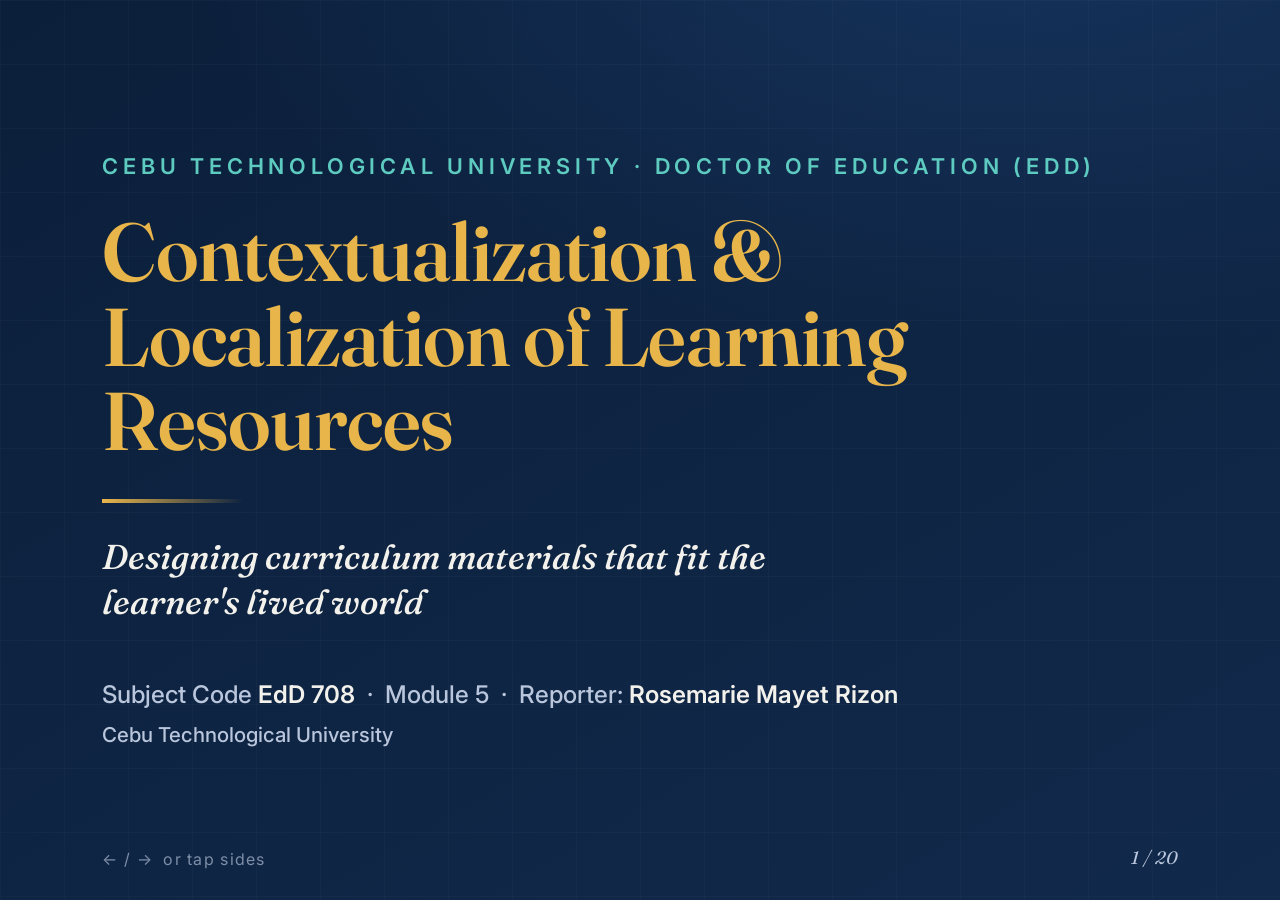
==== aunt/edd-reports/lesson1-learning-resources/index.html @ 15852a35 "Initial commit: combined family-hub (aunt EdD reports + source material)" ====
<!doctype html>
<html lang="en">
<head>
<meta charset="utf-8">
<meta name="viewport" content="width=device-width, initial-scale=1">
<title>EdD 708 — Contextualization and Localization of Learning Resources</title>
<link rel="stylesheet" href="../slides.css">
</head>
<body>
<div class="deck">

  <!-- 1 — TITLE -->
  <section class="slide title active">
    <div class="program">Cebu Technological University &middot; Doctor of Education (EdD)</div>
    <h1>Contextualization &amp; Localization of Learning Resources</h1>
    <div class="rule"></div>
    <div class="sub">Designing curriculum materials that fit the learner's lived world</div>
    <div class="by">Subject Code <b>EdD 708</b> &nbsp;&middot;&nbsp; Module 5 &nbsp;&middot;&nbsp; Reporter: <b>Rosemarie Mayet Rizon</b></div>
    <div class="by" style="margin-top:1.5vh;font-size:1.6vw">Cebu Technological University</div>
  </section>

  <!-- 2 — ROADMAP -->
  <section class="slide">
    <div class="kolophon"><span>EdD 708 &middot; Module 5</span><span class="right">Learning Resources Management</span></div>
    <h2 class="head"><span class="small">What we will examine</span>Four pillars of learner-centered materials</h2>
    <figure class="diagram">
      <svg viewBox="0 0 1000 230" role="img" aria-label="Four pillars">
        <g>
          <rect class="dg-box-gold" x="20"  y="30" width="225" height="150" rx="6"/>
          <rect class="dg-box-teal" x="278" y="30" width="225" height="150" rx="6"/>
          <rect class="dg-box-gold" x="536" y="30" width="225" height="150" rx="6"/>
          <rect class="dg-box-teal" x="794" y="30" width="186" height="150" rx="6"/>
          <text class="dg-gold" x="132" y="78" text-anchor="middle" font-size="26" font-weight="700" font-family="Fraunces,serif">1</text>
          <text class="dg-teal" x="390" y="78" text-anchor="middle" font-size="26" font-weight="700" font-family="Fraunces,serif">2</text>
          <text class="dg-gold" x="648" y="78" text-anchor="middle" font-size="26" font-weight="700" font-family="Fraunces,serif">3</text>
          <text class="dg-teal" x="887" y="78" text-anchor="middle" font-size="26" font-weight="700" font-family="Fraunces,serif">4</text>
          <text class="dg-label" x="132" y="120" text-anchor="middle" font-size="20">Contextualization</text>
          <text class="dg-sub"   x="132" y="148" text-anchor="middle" font-size="16">the principle</text>
          <text class="dg-label" x="390" y="120" text-anchor="middle" font-size="20">Localization</text>
          <text class="dg-sub"   x="390" y="148" text-anchor="middle" font-size="16">the practice</text>
          <text class="dg-label" x="648" y="113" text-anchor="middle" font-size="20">Indigenous &amp;</text>
          <text class="dg-label" x="648" y="138" text-anchor="middle" font-size="20">community knowledge</text>
          <text class="dg-label" x="887" y="113" text-anchor="middle" font-size="20">Cultural</text>
          <text class="dg-label" x="887" y="138" text-anchor="middle" font-size="20">responsiveness</text>
        </g>
      </svg>
      <figcaption>From a guiding principle, to classroom practice, to whose knowledge counts, to how we honor it.</figcaption>
    </figure>
  </section>

  <!-- 3 — SECTION 1 -->
  <section class="slide section">
    <div class="kolophon"><span>EdD 708 &middot; Module 5</span><span class="right">Part 1 of 4</span></div>
    <div class="num">01</div>
    <div class="kicker">The Principle</div>
    <h2>Contextualization</h2>
  </section>

  <!-- 4 — DEFINITION (PhD term + plain gloss) -->
  <section class="slide">
    <div class="kolophon"><span>EdD 708 &middot; Module 5</span><span class="right">Contextualization</span></div>
    <h2 class="head"><span class="small">Defining the construct</span>What scholars mean &mdash; in plain words</h2>
    <div class="define">
      <div class="term"><span class="word">Contextualization</span><span class="gloss">The deliberate process of <b>embedding curriculum competencies inside the learner's familiar setting</b> &mdash; home, livelihood, community, and culture &mdash; without altering the intended standard.<br><span style="color:var(--muted);font-style:italic;font-size:.9em">In plain terms: teach the same lesson, but use examples from their real life.</span></span></div>
    </div>
  </section>

  <!-- 5 — DIAGRAM: the contextualization bridge -->
  <section class="slide">
    <div class="kolophon"><span>EdD 708 &middot; Module 5</span><span class="right">Contextualization</span></div>
    <h2 class="head">How abstract content reaches the learner</h2>
    <figure class="diagram">
      <svg viewBox="0 0 1000 250" role="img" aria-label="Contextualization bridge">
        <rect class="dg-box" x="30" y="80" width="230" height="100" rx="6"/>
        <text class="dg-label" x="145" y="120" text-anchor="middle" font-size="22">Abstract</text>
        <text class="dg-label" x="145" y="148" text-anchor="middle" font-size="22">competency</text>
        <text class="dg-sub" x="145" y="172" text-anchor="middle" font-size="15">(e.g. fractions)</text>

        <rect class="dg-box-gold" x="385" y="70" width="230" height="120" rx="6"/>
        <text class="dg-gold" x="500" y="115" text-anchor="middle" font-size="22" font-weight="700">Local example</text>
        <text class="dg-sub" x="500" y="145" text-anchor="middle" font-size="16">sharing one bibingka,</text>
        <text class="dg-sub" x="500" y="167" text-anchor="middle" font-size="16">dividing the day's catch</text>

        <rect class="dg-box-teal" x="740" y="80" width="230" height="100" rx="6"/>
        <text class="dg-teal" x="855" y="120" text-anchor="middle" font-size="22" font-weight="700">Understanding</text>
        <text class="dg-sub" x="855" y="148" text-anchor="middle" font-size="15">"now it makes sense"</text>

        <path class="dg-arrow" d="M262 130 H378"/>
        <polygon class="dg-arrow-head" points="378,130 366,123 366,137"/>
        <path class="dg-arrow" d="M617 130 H733"/>
        <polygon class="dg-arrow-head" points="733,130 721,123 721,137"/>
      </svg>
      <figcaption>The local example is the bridge &mdash; the learning target never changes, only the vehicle.</figcaption>
    </figure>
  </section>

  <!-- 6 — PRINCIPLES -->
  <section class="slide">
    <div class="kolophon"><span>EdD 708 &middot; Module 5</span><span class="right">Contextualization</span></div>
    <h2 class="head">Guiding principles</h2>
    <ul class="points">
      <li><b>Begin from prior knowledge</b><span class="plain">Connect new ideas to what learners already understand (constructivist learning).</span></li>
      <li><b>Use authentic, situated examples</b><span class="plain">Draw from real local livelihoods and problems, not generic textbook scenes.</span></li>
      <li><b>Preserve curricular fidelity</b><span class="plain">Change the context, never the competency or standard being taught.</span></li>
    </ul>
  </section>

  <!-- 7 — WHY IT MATTERS -->
  <section class="slide">
    <div class="kolophon"><span>EdD 708 &middot; Module 5</span><span class="right">Contextualization</span></div>
    <h2 class="head">Why it matters</h2>
    <div class="card"><span class="tag">Evidence-based rationale</span>When content is relevant to a learner's lived experience, <b>engagement, retention, and transfer</b> all rise. Meaning is not added decoration &mdash; it is what makes knowledge usable beyond the classroom.</div>
  </section>

  <!-- 8 — SECTION 2 -->
  <section class="slide section">
    <div class="kolophon"><span>EdD 708 &middot; Module 5</span><span class="right">Part 2 of 4</span></div>
    <div class="num">02</div>
    <div class="kicker">The Practice</div>
    <h2>Localization</h2>
  </section>

  <!-- 9 — CONTEXT vs LOCAL -->
  <section class="slide">
    <div class="kolophon"><span>EdD 708 &middot; Module 5</span><span class="right">Localization</span></div>
    <h2 class="head"><span class="small">A crucial distinction</span>Principle vs. practice</h2>
    <div class="split">
      <div class="col-text">
        <div class="define">
          <div class="term"><span class="word">Localization</span><span class="gloss">Adapting materials using the <b>specific people, places, language, and resources</b> of the learner's own locality.</span></div>
        </div>
      </div>
      <figure>
        <svg viewBox="0 0 460 260" role="img" aria-label="Principle to practice">
          <rect class="dg-box-gold" x="40" y="30" width="380" height="80" rx="6"/>
          <text class="dg-gold" x="230" y="65" text-anchor="middle" font-size="22" font-weight="700">Contextualization</text>
          <text class="dg-sub" x="230" y="92" text-anchor="middle" font-size="16">the idea / the "why"</text>
          <path class="dg-arrow" d="M230 112 V148"/>
          <polygon class="dg-arrow-head" points="230,148 223,136 237,136"/>
          <rect class="dg-box-teal" x="40" y="150" width="380" height="80" rx="6"/>
          <text class="dg-teal" x="230" y="185" text-anchor="middle" font-size="22" font-weight="700">Localization</text>
          <text class="dg-sub" x="230" y="212" text-anchor="middle" font-size="16">the method / the "how"</text>
        </svg>
        <figcaption>Localization is how contextualization actually happens.</figcaption>
      </figure>
    </div>
  </section>

  <!-- 10 — STRATEGIES -->
  <section class="slide">
    <div class="kolophon"><span>EdD 708 &middot; Module 5</span><span class="right">Localization</span></div>
    <h2 class="head">Strategies that work</h2>
    <ul class="points">
      <li><b>Local language &amp; mother tongue</b><span class="plain">Translate difficult terms so meaning is never lost in translation.</span></li>
      <li><b>Community resources &amp; people</b><span class="plain">Invite local experts; use natural materials already at hand.</span></li>
      <li><b>Place-based learning</b><span class="plain">Take the lesson to the garden, market, or shoreline.</span></li>
    </ul>
  </section>

  <!-- 11 — EXAMPLE CARD -->
  <section class="slide">
    <div class="kolophon"><span>EdD 708 &middot; Module 5</span><span class="right">Localization</span></div>
    <h2 class="head">In practice</h2>
    <div class="card"><span class="tag">Classroom illustration</span>A lesson on plant biology becomes a walk through the <b>school garden or a neighbor's farm</b>. Learners observe the real organism, in their own environment &mdash; the abstract becomes concrete, and almost free to deliver.</div>
  </section>

  <!-- 12 — SECTION 3 -->
  <section class="slide section">
    <div class="kolophon"><span>EdD 708 &middot; Module 5</span><span class="right">Part 3 of 4</span></div>
    <div class="num">03</div>
    <div class="kicker">Whose Knowledge Counts</div>
    <h2>Indigenous &amp; Community-Based Materials</h2>
  </section>

  <!-- 13 — DEFINITION + SOURCES -->
  <section class="slide">
    <div class="kolophon"><span>EdD 708 &middot; Module 5</span><span class="right">Indigenous knowledge</span></div>
    <h2 class="head">Learning from local wisdom</h2>
    <div class="split wide-right">
      <div class="col-text"><div class="lead">Materials built from the <span class="hl">knowledge systems, traditions, and practices</span> of the community &mdash; knowledge passed down across generations.</div></div>
      <figure>
        <svg viewBox="0 0 520 300" role="img" aria-label="Sources of indigenous knowledge">
          <circle cx="260" cy="150" r="55" class="dg-box-gold"/>
          <text class="dg-gold" x="260" y="145" text-anchor="middle" font-size="17" font-weight="700">Community</text>
          <text class="dg-gold" x="260" y="166" text-anchor="middle" font-size="17" font-weight="700">knowledge</text>
          <g font-size="16" font-family="Inter,sans-serif">
            <rect class="dg-box-teal" x="30"  y="20"  width="180" height="56" rx="6"/><text class="dg-label" x="120" y="53" text-anchor="middle">Weaving &amp; farming</text>
            <rect class="dg-box-teal" x="310" y="20"  width="180" height="56" rx="6"/><text class="dg-label" x="400" y="53" text-anchor="middle">Folktales &amp; elders</text>
            <rect class="dg-box-teal" x="30"  y="224" width="180" height="56" rx="6"/><text class="dg-label" x="120" y="257" text-anchor="middle">Native games</text>
            <rect class="dg-box-teal" x="310" y="224" width="180" height="56" rx="6"/><text class="dg-label" x="400" y="257" text-anchor="middle">Local remedies</text>
          </g>
          <g class="dg-arrow" stroke-width="2">
            <line x1="210" y1="60"  x2="225" y2="115"/>
            <line x1="310" y1="60"  x2="295" y2="115"/>
            <line x1="210" y1="240" x2="225" y2="185"/>
            <line x1="310" y1="240" x2="295" y2="185"/>
          </g>
        </svg>
      </figure>
    </div>
  </section>

  <!-- 14 — WHY INCLUDE -->
  <section class="slide">
    <div class="kolophon"><span>EdD 708 &middot; Module 5</span><span class="right">Indigenous knowledge</span></div>
    <h2 class="head">Why include them</h2>
    <ul class="points">
      <li><b>Cultural preservation</b><span class="plain">Keeps living traditions from being lost.</span></li>
      <li><b>Identity &amp; pride</b><span class="plain">Learners see their own heritage valued in school.</span></li>
      <li><b>Epistemic justice</b><span class="plain">Honors knowledge that formal systems have long overlooked.</span></li>
    </ul>
  </section>

  <!-- 15 — SECTION 4 -->
  <section class="slide section">
    <div class="kolophon"><span>EdD 708 &middot; Module 5</span><span class="right">Part 4 of 4</span></div>
    <div class="num">04</div>
    <div class="kicker">How We Honor It</div>
    <h2>Cultural Responsiveness</h2>
  </section>

  <!-- 16 — DEFINITION -->
  <section class="slide">
    <div class="kolophon"><span>EdD 708 &middot; Module 5</span><span class="right">Cultural responsiveness</span></div>
    <h2 class="head"><span class="small">Defining the practice</span>Teaching that sees every learner</h2>
    <div class="lead">A stance in which materials and instruction <span class="hl">recognize, respect, and draw upon</span> each learner's cultural background &mdash; so that no one is made invisible by the lesson.</div>
  </section>

  <!-- 17 — THE CYCLE DIAGRAM -->
  <section class="slide">
    <div class="kolophon"><span>EdD 708 &middot; Module 5</span><span class="right">Cultural responsiveness</span></div>
    <h2 class="head">A continuous practice</h2>
    <figure class="diagram">
      <svg viewBox="0 0 1000 250" role="img" aria-label="Cultural responsiveness cycle">
        <g>
          <rect class="dg-box-teal" x="20"  y="80" width="210" height="100" rx="6"/>
          <rect class="dg-box-gold" x="283" y="80" width="210" height="100" rx="6"/>
          <rect class="dg-box-teal" x="546" y="80" width="210" height="100" rx="6"/>
          <rect class="dg-box-gold" x="809" y="80" width="171" height="100" rx="6"/>
          <text class="dg-label" x="125" y="125" text-anchor="middle" font-size="19">Know your</text>
          <text class="dg-label" x="125" y="150" text-anchor="middle" font-size="19">learners</text>
          <text class="dg-label" x="388" y="125" text-anchor="middle" font-size="19">Include</text>
          <text class="dg-label" x="388" y="150" text-anchor="middle" font-size="19">everyone</text>
          <text class="dg-label" x="651" y="125" text-anchor="middle" font-size="19">Respect all</text>
          <text class="dg-label" x="651" y="150" text-anchor="middle" font-size="19">cultures</text>
          <text class="dg-label" x="894" y="125" text-anchor="middle" font-size="19">Let them</text>
          <text class="dg-label" x="894" y="150" text-anchor="middle" font-size="19">share</text>
          <path class="dg-arrow" d="M232 130 H281"/><polygon class="dg-arrow-head" points="281,130 269,123 269,137"/>
          <path class="dg-arrow" d="M495 130 H544"/><polygon class="dg-arrow-head" points="544,130 532,123 532,137"/>
          <path class="dg-arrow" d="M758 130 H807"/><polygon class="dg-arrow-head" points="807,130 795,123 795,137"/>
        </g>
      </svg>
      <figcaption>Not a one-time checklist &mdash; an ongoing habit of teaching.</figcaption>
    </figure>
  </section>

  <!-- 18 — SYNTHESIS DIAGRAM -->
  <section class="slide">
    <div class="kolophon"><span>EdD 708 &middot; Module 5</span><span class="right">Synthesis</span></div>
    <h2 class="head">How the four pillars connect</h2>
    <figure class="diagram">
      <svg viewBox="0 0 1000 250" role="img" aria-label="Synthesis">
        <rect class="dg-box-gold" x="40" y="90" width="190" height="80" rx="6"/><text class="dg-gold" x="135" y="135" text-anchor="middle" font-size="19" font-weight="700">Contextualize</text>
        <rect class="dg-box-teal" x="300" y="90" width="190" height="80" rx="6"/><text class="dg-teal" x="395" y="135" text-anchor="middle" font-size="19" font-weight="700">Localize</text>
        <rect class="dg-box-gold" x="560" y="90" width="190" height="80" rx="6"/><text class="dg-gold" x="655" y="128" text-anchor="middle" font-size="18" font-weight="700">Use local</text><text class="dg-gold" x="655" y="150" text-anchor="middle" font-size="18" font-weight="700">knowledge</text>
        <rect class="dg-box-teal" x="820" y="90" width="160" height="80" rx="6"/><text class="dg-teal" x="900" y="128" text-anchor="middle" font-size="18" font-weight="700">Respect</text><text class="dg-teal" x="900" y="150" text-anchor="middle" font-size="18" font-weight="700">culture</text>
        <path class="dg-arrow" d="M232 130 H298"/><polygon class="dg-arrow-head" points="298,130 286,123 286,137"/>
        <path class="dg-arrow" d="M492 130 H558"/><polygon class="dg-arrow-head" points="558,130 546,123 546,137"/>
        <path class="dg-arrow" d="M752 130 H818"/><polygon class="dg-arrow-head" points="818,130 806,123 806,137"/>
      </svg>
      <figcaption>One coherent move: bring the curriculum to the learner, in their own world.</figcaption>
    </figure>
  </section>

  <!-- 19 — RECAP -->
  <section class="slide">
    <div class="kolophon"><span>EdD 708 &middot; Module 5</span><span class="right">Key takeaways</span></div>
    <h2 class="head">Key takeaways</h2>
    <div class="recap">
      <div class="item"><div class="k">Contextualize</div><div class="v">Connect every competency to real life.</div></div>
      <div class="item"><div class="k">Localize</div><div class="v">Use the people, places, and language at hand.</div></div>
      <div class="item"><div class="k">Honor local knowledge</div><div class="v">Indigenous wisdom belongs in the classroom.</div></div>
      <div class="item"><div class="k">Be culturally responsive</div><div class="v">No learner left invisible.</div></div>
    </div>
  </section>

  <!-- 20 — CLOSE -->
  <section class="slide title">
    <div class="program">EdD 708 &middot; Module 5 &middot; Learning Resources Management</div>
    <h1>Thank you</h1>
    <div class="rule"></div>
    <div class="sub">Bringing the curriculum home to every learner.</div>
    <div class="by">Reporter: <b>Rosemarie Mayet Rizon</b></div>
  </section>

  <div class="bar"></div>
  <div class="pageno"></div>
  <div class="nav">&larr; / &rarr; &nbsp;or tap sides</div>
  <div class="tap left"></div>
  <div class="tap right"></div>
</div>
<script src="../slides.js"></script>
</body>
</html>
---- aunt/edd-reports/slides.css ----
/* ============================================================
   EdD Report Decks — Academic Editorial design system
   Deep ink + warm gold, serif display, refined gridwork.
   PhD-level rigor, layman-friendly, BIG & high-contrast.
   ============================================================ */

@import url('https://fonts.googleapis.com/css2?family=Fraunces:ital,opsz,wght@0,9..144,400;0,9..144,600;0,9..144,700;1,9..144,500&family=Inter:wght@400;500;600;700&display=swap');

:root{
  --ink:#0b1f3a;
  --ink-2:#11294b;
  --ink-3:#16335c;
  --paper:#f5efe3;
  --gold:#e8b54b;
  --gold-soft:#f1cd82;
  --teal:#5ecbc0;
  --rose:#e8896b;
  --text:#f3f1ec;
  --muted:#b9c6dc;
  --line:rgba(232,181,75,0.28);
  --card:rgba(255,255,255,0.045);
  --card-line:rgba(255,255,255,0.12);
  --serif:"Fraunces",Georgia,serif;
  --sans:"Inter","Segoe UI",Arial,sans-serif;
}

*{box-sizing:border-box;margin:0;padding:0}
html,body{height:100%}
body{
  font-family:var(--sans);
  background:var(--ink);
  color:var(--text);
  overflow:hidden;
  -webkit-font-smoothing:antialiased;
}
.deck{height:100vh;width:100vw;position:relative;overflow:hidden}

/* faint engraved grid on every slide */
.slide{
  position:absolute;inset:0;
  display:none;
  flex-direction:column;
  justify-content:center;
  padding:7vh 8vw;
  background:
    radial-gradient(120% 90% at 80% -10%, var(--ink-3) 0%, transparent 55%),
    linear-gradient(150deg, var(--ink) 0%, var(--ink-2) 100%);
}
.slide::before{
  content:"";position:absolute;inset:0;pointer-events:none;
  background-image:
    linear-gradient(rgba(255,255,255,0.025) 1px, transparent 1px),
    linear-gradient(90deg, rgba(255,255,255,0.025) 1px, transparent 1px);
  background-size:64px 64px;
  mask-image:radial-gradient(120% 120% at 50% 40%, #000 55%, transparent 100%);
}
.slide.active{display:flex;animation:fade .45s cubic-bezier(.2,.7,.2,1)}
@keyframes fade{from{opacity:0;transform:translateY(14px)}to{opacity:1;transform:none}}
.slide > *{position:relative;z-index:1}

/* running header: subject code + module */
.kolophon{
  position:absolute;top:4.5vh;left:8vw;right:8vw;z-index:2;
  display:flex;justify-content:space-between;align-items:center;
  font-family:var(--sans);font-size:1.5vw;font-weight:600;
  letter-spacing:.18em;text-transform:uppercase;color:var(--gold);
}
.kolophon .right{color:var(--muted);font-weight:500;letter-spacing:.12em}
.kolophon::after{content:"";position:absolute;left:0;right:0;bottom:-1.4vh;height:1px;background:var(--line)}

/* ---------- Title slide ---------- */
.slide.title{justify-content:center}
.slide.title .program{font-family:var(--sans);font-size:1.7vw;font-weight:600;letter-spacing:.22em;text-transform:uppercase;color:var(--teal);margin-bottom:3.5vh}
.slide.title h1{font-family:var(--serif);font-weight:600;font-size:6.4vw;line-height:1.03;color:var(--gold);letter-spacing:-0.01em;max-width:88%}
.slide.title .rule{width:11vw;height:4px;background:linear-gradient(90deg,var(--gold),transparent);margin:4vh 0 3.5vh}
.slide.title .sub{font-family:var(--serif);font-style:italic;font-weight:500;font-size:2.7vw;color:var(--text);max-width:74%;line-height:1.3}
.slide.title .by{margin-top:6vh;font-size:1.9vw;color:var(--muted);font-weight:500}
.slide.title .by b{color:var(--text);font-weight:600}

/* ---------- Section divider ---------- */
.slide.section{justify-content:center}
.slide.section .num{font-family:var(--serif);font-size:9vw;font-weight:700;color:rgba(232,181,75,0.16);line-height:.8;margin-bottom:1vh}
.slide.section .kicker{font-family:var(--sans);font-size:1.7vw;font-weight:600;letter-spacing:.2em;text-transform:uppercase;color:var(--teal);margin-bottom:2vh}
.slide.section h2{font-family:var(--serif);font-weight:600;font-size:5.6vw;color:var(--gold);line-height:1.05;max-width:84%}

/* ---------- Content slide ---------- */
.slide h2.head{font-family:var(--serif);font-weight:600;font-size:4.4vw;color:var(--gold);line-height:1.06;margin-bottom:4.5vh;letter-spacing:-0.01em}
.slide h2.head .small{display:block;font-family:var(--sans);font-size:1.5vw;font-weight:600;letter-spacing:.16em;text-transform:uppercase;color:var(--teal);margin-bottom:1.4vh}

.lead{font-family:var(--serif);font-size:3vw;line-height:1.28;color:var(--text);max-width:90%}
.lead .hl{color:var(--gold)}

/* term + plain-language pairing — the PhD/layman device */
.define{display:flex;flex-direction:column;gap:2.4vh}
.term{display:flex;gap:1.6vw;align-items:baseline}
.term .word{font-family:var(--serif);font-weight:700;font-size:2.5vw;color:var(--gold);white-space:nowrap}
.term .gloss{font-size:2.05vw;line-height:1.32;color:var(--text)}
.term .gloss b{color:var(--teal);font-weight:600}

ul.points{list-style:none;display:flex;flex-direction:column;gap:2.7vh;max-width:92%}
ul.points li{font-size:2.25vw;line-height:1.32;padding-left:1.5em;position:relative;color:var(--text)}
ul.points li::before{content:"";position:absolute;left:0;top:.55em;width:.7em;height:.7em;border:2px solid var(--teal);transform:rotate(45deg)}
ul.points li b{color:var(--gold);font-weight:600}
ul.points li .plain{display:block;font-size:.82em;color:var(--muted);margin-top:.5vh;font-style:italic}

/* callout card / example */
.card{
  background:var(--card);border:1px solid var(--card-line);border-radius:6px;
  padding:3.4vh 3vw;font-size:2.2vw;line-height:1.36;
  border-left:6px solid var(--gold);max-width:88%;
}
.card .tag{display:block;font-family:var(--sans);font-size:1.3vw;font-weight:700;letter-spacing:.16em;text-transform:uppercase;color:var(--teal);margin-bottom:1.4vh}
.card b{color:var(--gold)}

/* two-column layout: text + diagram */
.split{display:grid;grid-template-columns:1fr 1fr;gap:4vw;align-items:center}
.split.wide-right{grid-template-columns:0.85fr 1.15fr}
.split .col-text .lead{font-size:2.5vw;max-width:100%}
.split figure{margin:0}
.split figcaption{margin-top:2vh;font-size:1.5vw;color:var(--muted);font-style:italic;text-align:center}

/* generic figure caption under full-width diagrams */
figure.diagram{margin:2vh 0 0}
figure.diagram svg{width:100%;height:auto;display:block}
figure.diagram figcaption{margin-top:2.2vh;font-size:1.6vw;color:var(--muted);font-style:italic;text-align:center}

/* key-takeaways grid */
.recap{display:grid;grid-template-columns:1fr 1fr;gap:2.6vh 3vw;max-width:94%}
.recap .item{border-left:4px solid var(--teal);padding-left:1.4vw}
.recap .item .k{font-family:var(--serif);font-weight:700;font-size:2.05vw;color:var(--gold);margin-bottom:.6vh}
.recap .item .v{font-size:1.7vw;line-height:1.3;color:var(--muted)}

/* SVG diagram shared tokens (used inline) */
.dg-box{fill:var(--card);stroke:var(--card-line);stroke-width:1.5}
.dg-box-gold{fill:rgba(232,181,75,0.12);stroke:var(--gold);stroke-width:2}
.dg-box-teal{fill:rgba(94,203,192,0.12);stroke:var(--teal);stroke-width:2}
.dg-label{fill:var(--text);font-family:"Inter",sans-serif;font-weight:600}
.dg-sub{fill:var(--muted);font-family:"Inter",sans-serif;font-weight:400}
.dg-gold{fill:var(--gold)}
.dg-teal{fill:var(--teal)}
.dg-arrow{stroke:var(--gold);stroke-width:2.5;fill:none}
.dg-arrow-head{fill:var(--gold)}

/* progress + chrome */
.bar{position:absolute;bottom:0;left:0;height:5px;background:linear-gradient(90deg,var(--gold),var(--gold-soft));transition:width .35s;z-index:3}
.pageno{position:absolute;bottom:3.4vh;right:8vw;font-size:1.4vw;color:var(--muted);font-family:var(--serif);font-style:italic;z-index:2}
.nav{position:absolute;bottom:3.4vh;left:8vw;font-size:1.25vw;color:var(--muted);opacity:.65;z-index:2;letter-spacing:.08em}
.tap{position:absolute;top:0;width:28%;height:100%;cursor:pointer;z-index:5}
.tap.left{left:0}.tap.right{right:0}

/* ===================== PHONE / PORTRAIT ===================== */
@media (max-width: 860px), (orientation: portrait){
  .slide{padding:11vh 7vw 9vh}
  .kolophon{top:4vh;font-size:3vw}
  .slide.title .program{font-size:3.4vw}
  .slide.title h1{font-size:10.5vw;max-width:100%}
  .slide.title .sub{font-size:5vw;max-width:96%}
  .slide.title .by{font-size:3.8vw}
  .slide.title .rule{width:24vw}
  .slide.section .num{font-size:20vw}
  .slide.section .kicker{font-size:3.6vw}
  .slide.section h2{font-size:10vw;max-width:100%}
  .slide h2.head{font-size:8vw}
  .slide h2.head .small{font-size:3.2vw}
  .lead{font-size:6vw;max-width:100%}
  .define{gap:3vh}
  .term{flex-direction:column;gap:.6vh}
  .term .word{font-size:6vw}
  .term .gloss{font-size:4.7vw}
  ul.points{max-width:100%;gap:2.6vh}
  ul.points li{font-size:5.4vw}
  ul.points li::before{top:.45em}
  .card{font-size:5vw;max-width:100%;padding:3vh 5vw}
  .card .tag{font-size:3vw}
  /* stack split layouts on phones */
  .split, .split.wide-right{grid-template-columns:1fr;gap:3.5vh}
  .split .col-text .lead{font-size:6vw}
  .split figcaption, figure.diagram figcaption{font-size:3.4vw}
  .recap{grid-template-columns:1fr;gap:2.2vh}
  .recap .item .k{font-size:5vw}
  .recap .item .v{font-size:4vw}
  .pageno{font-size:3vw;bottom:3vh}
  .nav{font-size:2.8vw;bottom:3vh}
}
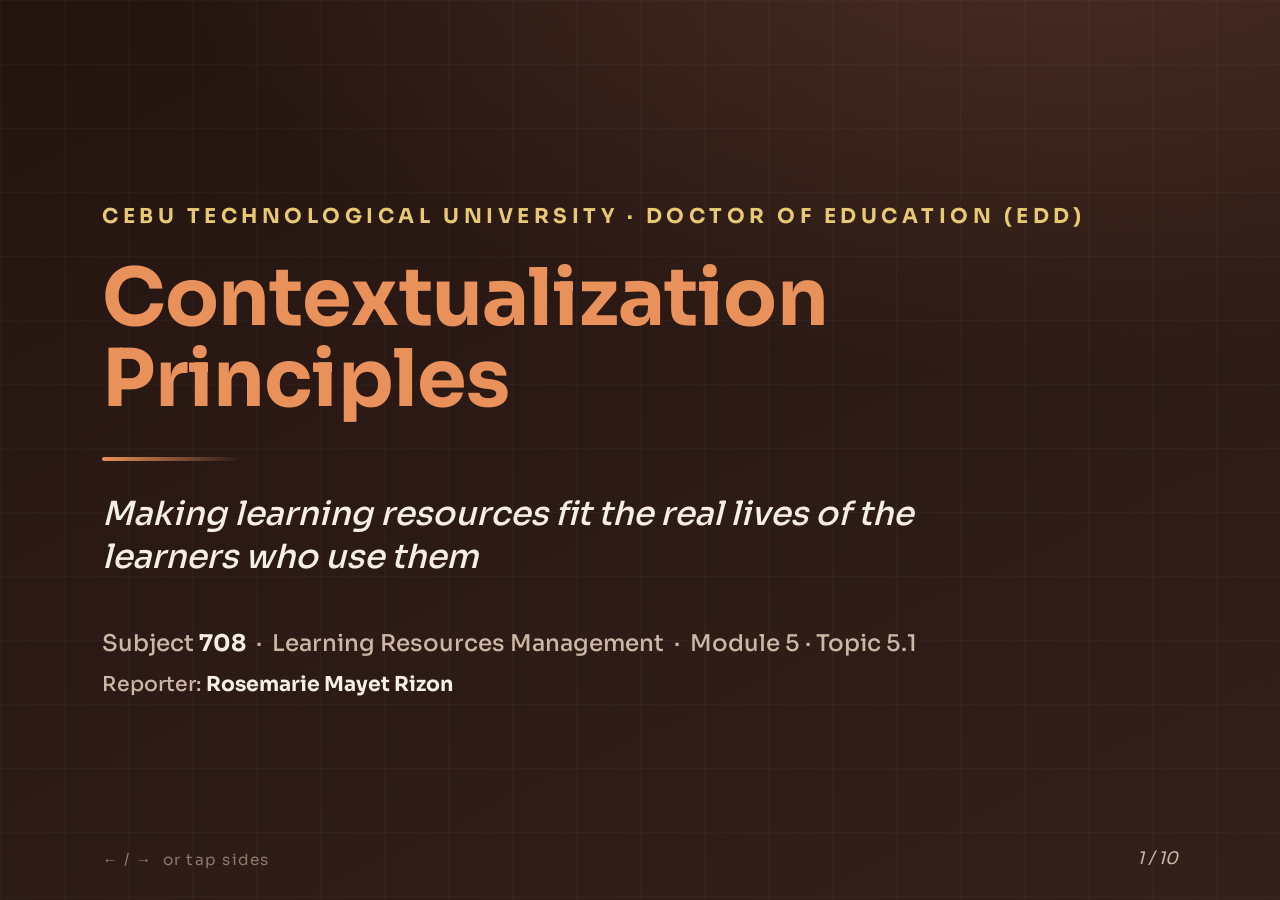
==== commit 3f758a99: "Revise aunt's EdD decks: narrow each to assigned subtopic + 4 distinct modern themes - L1 -> only 5." ====
--- a/aunt/edd-reports/lesson1-learning-resources/index.html
+++ b/aunt/edd-reports/lesson1-learning-resources/index.html
@@ -3,293 +3,139 @@
 <head>
 <meta charset="utf-8">
 <meta name="viewport" content="width=device-width, initial-scale=1">
-<title>EdD 708 — Contextualization and Localization of Learning Resources</title>
+<title>708 — 5.1 Contextualization Principles</title>
 <link rel="stylesheet" href="../slides.css">
 </head>
-<body>
+<body data-theme="resources">
 <div class="deck">
 
   <!-- 1 — TITLE -->
   <section class="slide title active">
     <div class="program">Cebu Technological University &middot; Doctor of Education (EdD)</div>
-    <h1>Contextualization &amp; Localization of Learning Resources</h1>
+    <h1>Contextualization Principles</h1>
     <div class="rule"></div>
-    <div class="sub">Designing curriculum materials that fit the learner's lived world</div>
-    <div class="by">Subject Code <b>EdD 708</b> &nbsp;&middot;&nbsp; Module 5 &nbsp;&middot;&nbsp; Reporter: <b>Rosemarie Mayet Rizon</b></div>
-    <div class="by" style="margin-top:1.5vh;font-size:1.6vw">Cebu Technological University</div>
+    <div class="sub">Making learning resources fit the real lives of the learners who use them</div>
+    <div class="by">Subject <b>708</b> &nbsp;&middot;&nbsp; Learning Resources Management &nbsp;&middot;&nbsp; Module 5 &middot; Topic 5.1</div>
+    <div class="by" style="margin-top:1.5vh;font-size:1.6vw">Reporter: <b>Rosemarie Mayet Rizon</b></div>
   </section>
 
-  <!-- 2 — ROADMAP -->
+  <!-- 2 — WHERE 5.1 SITS -->
   <section class="slide">
-    <div class="kolophon"><span>EdD 708 &middot; Module 5</span><span class="right">Learning Resources Management</span></div>
-    <h2 class="head"><span class="small">What we will examine</span>Four pillars of learner-centered materials</h2>
+    <div class="kolophon"><span>708 &middot; Module 5</span><span class="right">Topic 5.1</span></div>
+    <h2 class="head"><span class="small">Orientation</span>Where my topic sits</h2>
     <figure class="diagram">
-      <svg viewBox="0 0 1000 230" role="img" aria-label="Four pillars">
-        <g>
-          <rect class="dg-box-gold" x="20"  y="30" width="225" height="150" rx="6"/>
-          <rect class="dg-box-teal" x="278" y="30" width="225" height="150" rx="6"/>
-          <rect class="dg-box-gold" x="536" y="30" width="225" height="150" rx="6"/>
-          <rect class="dg-box-teal" x="794" y="30" width="186" height="150" rx="6"/>
-          <text class="dg-gold" x="132" y="78" text-anchor="middle" font-size="26" font-weight="700" font-family="Fraunces,serif">1</text>
-          <text class="dg-teal" x="390" y="78" text-anchor="middle" font-size="26" font-weight="700" font-family="Fraunces,serif">2</text>
-          <text class="dg-gold" x="648" y="78" text-anchor="middle" font-size="26" font-weight="700" font-family="Fraunces,serif">3</text>
-          <text class="dg-teal" x="887" y="78" text-anchor="middle" font-size="26" font-weight="700" font-family="Fraunces,serif">4</text>
-          <text class="dg-label" x="132" y="120" text-anchor="middle" font-size="20">Contextualization</text>
-          <text class="dg-sub"   x="132" y="148" text-anchor="middle" font-size="16">the principle</text>
-          <text class="dg-label" x="390" y="120" text-anchor="middle" font-size="20">Localization</text>
-          <text class="dg-sub"   x="390" y="148" text-anchor="middle" font-size="16">the practice</text>
-          <text class="dg-label" x="648" y="113" text-anchor="middle" font-size="20">Indigenous &amp;</text>
-          <text class="dg-label" x="648" y="138" text-anchor="middle" font-size="20">community knowledge</text>
-          <text class="dg-label" x="887" y="113" text-anchor="middle" font-size="20">Cultural</text>
-          <text class="dg-label" x="887" y="138" text-anchor="middle" font-size="20">responsiveness</text>
-        </g>
+      <svg viewBox="0 0 1000 250" role="img" aria-label="Module 5 map, focus on 5.1">
+        <rect class="dg-box-a" x="40"  y="60" width="300" height="100" rx="8"/>
+        <text class="dg-a" x="190" y="100" text-anchor="middle" font-size="20" font-weight="700">5.1 Contextualization</text>
+        <text class="dg-sub" x="190" y="130" text-anchor="middle" font-size="15">principles &mdash; my focus</text>
+        <rect class="dg-box" x="375" y="68" width="200" height="84" rx="8" opacity="0.5"/>
+        <text class="dg-sub" x="475" y="106" text-anchor="middle" font-size="16" font-weight="600">5.2 Localization</text>
+        <text class="dg-sub" x="475" y="130" text-anchor="middle" font-size="13">(later)</text>
+        <rect class="dg-box" x="600" y="68" width="170" height="84" rx="8" opacity="0.5"/>
+        <text class="dg-sub" x="685" y="100" text-anchor="middle" font-size="15" font-weight="600">5.3 Indigenous</text>
+        <text class="dg-sub" x="685" y="124" text-anchor="middle" font-size="13">materials</text>
+        <rect class="dg-box" x="795" y="68" width="165" height="84" rx="8" opacity="0.5"/>
+        <text class="dg-sub" x="877" y="100" text-anchor="middle" font-size="15" font-weight="600">5.4 Cultural</text>
+        <text class="dg-sub" x="877" y="124" text-anchor="middle" font-size="13">responsiveness</text>
       </svg>
-      <figcaption>From a guiding principle, to classroom practice, to whose knowledge counts, to how we honor it.</figcaption>
+      <figcaption>Module 5 has several topics. This report covers only the first &mdash; 5.1, the principle the rest depend on.</figcaption>
     </figure>
   </section>
 
-  <!-- 3 — SECTION 1 -->
-  <section class="slide section">
-    <div class="kolophon"><span>EdD 708 &middot; Module 5</span><span class="right">Part 1 of 4</span></div>
-    <div class="num">01</div>
-    <div class="kicker">The Principle</div>
-    <h2>Contextualization</h2>
-  </section>
-
-  <!-- 4 — DEFINITION (PhD term + plain gloss) -->
+  <!-- 3 — DEFINITION -->
   <section class="slide">
-    <div class="kolophon"><span>EdD 708 &middot; Module 5</span><span class="right">Contextualization</span></div>
-    <h2 class="head"><span class="small">Defining the construct</span>What scholars mean &mdash; in plain words</h2>
+    <div class="kolophon"><span>708 &middot; 5.1</span><span class="right">The construct</span></div>
+    <h2 class="head"><span class="small">Defining the construct</span>What contextualization means</h2>
     <div class="define">
-      <div class="term"><span class="word">Contextualization</span><span class="gloss">The deliberate process of <b>embedding curriculum competencies inside the learner's familiar setting</b> &mdash; home, livelihood, community, and culture &mdash; without altering the intended standard.<br><span style="color:var(--muted);font-style:italic;font-size:.9em">In plain terms: teach the same lesson, but use examples from their real life.</span></span></div>
+      <div class="term"><span class="word">Contextualization</span><span class="gloss">Designing and adapting learning resources so they <b>connect to the learner's real environment</b> &mdash; their place, culture, language, and daily experience.<br><span style="color:var(--muted);font-style:italic;font-size:.9em">In plain terms: teaching with examples learners already recognize from their own lives.</span></span></div>
     </div>
   </section>
 
-  <!-- 5 — DIAGRAM: the contextualization bridge -->
+  <!-- 4 — WHY IT WORKS -->
   <section class="slide">
-    <div class="kolophon"><span>EdD 708 &middot; Module 5</span><span class="right">Contextualization</span></div>
-    <h2 class="head">How abstract content reaches the learner</h2>
-    <figure class="diagram">
-      <svg viewBox="0 0 1000 250" role="img" aria-label="Contextualization bridge">
-        <rect class="dg-box" x="30" y="80" width="230" height="100" rx="6"/>
-        <text class="dg-label" x="145" y="120" text-anchor="middle" font-size="22">Abstract</text>
-        <text class="dg-label" x="145" y="148" text-anchor="middle" font-size="22">competency</text>
-        <text class="dg-sub" x="145" y="172" text-anchor="middle" font-size="15">(e.g. fractions)</text>
-
-        <rect class="dg-box-gold" x="385" y="70" width="230" height="120" rx="6"/>
-        <text class="dg-gold" x="500" y="115" text-anchor="middle" font-size="22" font-weight="700">Local example</text>
-        <text class="dg-sub" x="500" y="145" text-anchor="middle" font-size="16">sharing one bibingka,</text>
-        <text class="dg-sub" x="500" y="167" text-anchor="middle" font-size="16">dividing the day's catch</text>
-
-        <rect class="dg-box-teal" x="740" y="80" width="230" height="100" rx="6"/>
-        <text class="dg-teal" x="855" y="120" text-anchor="middle" font-size="22" font-weight="700">Understanding</text>
-        <text class="dg-sub" x="855" y="148" text-anchor="middle" font-size="15">"now it makes sense"</text>
-
-        <path class="dg-arrow" d="M262 130 H378"/>
-        <polygon class="dg-arrow-head" points="378,130 366,123 366,137"/>
-        <path class="dg-arrow" d="M617 130 H733"/>
-        <polygon class="dg-arrow-head" points="733,130 721,123 721,137"/>
-      </svg>
-      <figcaption>The local example is the bridge &mdash; the learning target never changes, only the vehicle.</figcaption>
-    </figure>
+    <div class="kolophon"><span>708 &middot; 5.1</span><span class="right">Rationale</span></div>
+    <h2 class="head">Why context makes learning stick</h2>
+    <div class="lead">When new ideas are tied to something a learner <span class="hl">already knows</span>, they are easier to understand, easier to remember, and easier to use in real life.</div>
   </section>
 
-  <!-- 6 — PRINCIPLES -->
+  <!-- 5 — THE CORE PRINCIPLES -->
   <section class="slide">
-    <div class="kolophon"><span>EdD 708 &middot; Module 5</span><span class="right">Contextualization</span></div>
-    <h2 class="head">Guiding principles</h2>
+    <div class="kolophon"><span>708 &middot; 5.1</span><span class="right">Principles</span></div>
+    <h2 class="head"><span class="small">The heart of the topic</span>The principles of contextualization</h2>
     <ul class="points">
-      <li><b>Begin from prior knowledge</b><span class="plain">Connect new ideas to what learners already understand (constructivist learning).</span></li>
-      <li><b>Use authentic, situated examples</b><span class="plain">Draw from real local livelihoods and problems, not generic textbook scenes.</span></li>
-      <li><b>Preserve curricular fidelity</b><span class="plain">Change the context, never the competency or standard being taught.</span></li>
+      <li><b>Relevance</b><span class="plain">Use examples from the learner's own community and surroundings.</span></li>
+      <li><b>Prior knowledge</b><span class="plain">Build new lessons on what learners already understand.</span></li>
+      <li><b>Authenticity</b><span class="plain">Draw on real situations, not invented or distant ones.</span></li>
+      <li><b>Meaning over memorization</b><span class="plain">Aim for understanding learners can apply, not rote recall.</span></li>
     </ul>
   </section>
 
-  <!-- 7 — WHY IT MATTERS -->
+  <!-- 6 — ABSTRACT vs CONTEXTUALIZED -->
   <section class="slide">
-    <div class="kolophon"><span>EdD 708 &middot; Module 5</span><span class="right">Contextualization</span></div>
-    <h2 class="head">Why it matters</h2>
-    <div class="card"><span class="tag">Evidence-based rationale</span>When content is relevant to a learner's lived experience, <b>engagement, retention, and transfer</b> all rise. Meaning is not added decoration &mdash; it is what makes knowledge usable beyond the classroom.</div>
-  </section>
-
-  <!-- 8 — SECTION 2 -->
-  <section class="slide section">
-    <div class="kolophon"><span>EdD 708 &middot; Module 5</span><span class="right">Part 2 of 4</span></div>
-    <div class="num">02</div>
-    <div class="kicker">The Practice</div>
-    <h2>Localization</h2>
-  </section>
-
-  <!-- 9 — CONTEXT vs LOCAL -->
-  <section class="slide">
-    <div class="kolophon"><span>EdD 708 &middot; Module 5</span><span class="right">Localization</span></div>
-    <h2 class="head"><span class="small">A crucial distinction</span>Principle vs. practice</h2>
+    <div class="kolophon"><span>708 &middot; 5.1</span><span class="right">Compare</span></div>
+    <h2 class="head">The same lesson, two ways</h2>
     <div class="split">
-      <div class="col-text">
-        <div class="define">
-          <div class="term"><span class="word">Localization</span><span class="gloss">Adapting materials using the <b>specific people, places, language, and resources</b> of the learner's own locality.</span></div>
-        </div>
-      </div>
       <figure>
-        <svg viewBox="0 0 460 260" role="img" aria-label="Principle to practice">
-          <rect class="dg-box-gold" x="40" y="30" width="380" height="80" rx="6"/>
-          <text class="dg-gold" x="230" y="65" text-anchor="middle" font-size="22" font-weight="700">Contextualization</text>
-          <text class="dg-sub" x="230" y="92" text-anchor="middle" font-size="16">the idea / the "why"</text>
-          <path class="dg-arrow" d="M230 112 V148"/>
-          <polygon class="dg-arrow-head" points="230,148 223,136 237,136"/>
-          <rect class="dg-box-teal" x="40" y="150" width="380" height="80" rx="6"/>
-          <text class="dg-teal" x="230" y="185" text-anchor="middle" font-size="22" font-weight="700">Localization</text>
-          <text class="dg-sub" x="230" y="212" text-anchor="middle" font-size="16">the method / the "how"</text>
+        <svg viewBox="0 0 460 200" role="img" aria-label="Abstract">
+          <rect class="dg-box" x="20" y="30" width="420" height="140" rx="8" stroke="var(--warn)"/>
+          <text x="240" y="84" text-anchor="middle" font-size="17" fill="var(--warn)" font-family="Sora,sans-serif" font-weight="700">"A train leaves City A</text>
+          <text x="240" y="110" text-anchor="middle" font-size="17" fill="var(--warn)" font-family="Sora,sans-serif" font-weight="700">at 60 km/h..."</text>
+          <text class="dg-sub" x="240" y="148" text-anchor="middle" font-size="15">distant &middot; no local trains</text>
         </svg>
-        <figcaption>Localization is how contextualization actually happens.</figcaption>
+        <figcaption>Abstract &mdash; far from the learner's world.</figcaption>
+      </figure>
+      <figure>
+        <svg viewBox="0 0 460 200" role="img" aria-label="Contextualized">
+          <rect class="dg-box-a" x="20" y="30" width="420" height="140" rx="8"/>
+          <text x="240" y="84" text-anchor="middle" font-size="17" class="dg-a" font-family="Sora,sans-serif" font-weight="700">"A jeepney travels from</text>
+          <text x="240" y="110" text-anchor="middle" font-size="17" class="dg-a" font-family="Sora,sans-serif" font-weight="700">your barangay to town..."</text>
+          <text class="dg-sub" x="240" y="148" text-anchor="middle" font-size="15">familiar &middot; instantly relatable</text>
+        </svg>
+        <figcaption>Contextualized &mdash; the same math, made local.</figcaption>
       </figure>
     </div>
   </section>
 
-  <!-- 10 — STRATEGIES -->
+  <!-- 7 — HOW TO APPLY -->
   <section class="slide">
-    <div class="kolophon"><span>EdD 708 &middot; Module 5</span><span class="right">Localization</span></div>
-    <h2 class="head">Strategies that work</h2>
+    <div class="kolophon"><span>708 &middot; 5.1</span><span class="right">Practice</span></div>
+    <h2 class="head">Applying the principle</h2>
+    <ol class="steps">
+      <li><b>Know your learners</b><span class="plain">Their place, language, work, and everyday experiences.</span></li>
+      <li><b>Find local examples</b><span class="plain">Swap distant references for familiar, real ones.</span></li>
+      <li><b>Adapt, don't dilute</b><span class="plain">Keep the standard; change only the wrapping.</span></li>
+    </ol>
+  </section>
+
+  <!-- 8 — WHY IT MATTERS -->
+  <section class="slide">
+    <div class="kolophon"><span>708 &middot; 5.1</span><span class="right">Significance</span></div>
+    <h2 class="head">Why contextualization matters</h2>
     <ul class="points">
-      <li><b>Local language &amp; mother tongue</b><span class="plain">Translate difficult terms so meaning is never lost in translation.</span></li>
-      <li><b>Community resources &amp; people</b><span class="plain">Invite local experts; use natural materials already at hand.</span></li>
-      <li><b>Place-based learning</b><span class="plain">Take the lesson to the garden, market, or shoreline.</span></li>
+      <li><b>Engagement</b><span class="plain">Learners pay attention to what feels relevant to them.</span></li>
+      <li><b>Comprehension</b><span class="plain">Familiar context lowers the barrier to new ideas.</span></li>
+      <li><b>Equity</b><span class="plain">It meets learners where they are, whatever their background.</span></li>
     </ul>
   </section>
 
-  <!-- 11 — EXAMPLE CARD -->
+  <!-- 9 — RECAP -->
   <section class="slide">
-    <div class="kolophon"><span>EdD 708 &middot; Module 5</span><span class="right">Localization</span></div>
-    <h2 class="head">In practice</h2>
-    <div class="card"><span class="tag">Classroom illustration</span>A lesson on plant biology becomes a walk through the <b>school garden or a neighbor's farm</b>. Learners observe the real organism, in their own environment &mdash; the abstract becomes concrete, and almost free to deliver.</div>
-  </section>
-
-  <!-- 12 — SECTION 3 -->
-  <section class="slide section">
-    <div class="kolophon"><span>EdD 708 &middot; Module 5</span><span class="right">Part 3 of 4</span></div>
-    <div class="num">03</div>
-    <div class="kicker">Whose Knowledge Counts</div>
-    <h2>Indigenous &amp; Community-Based Materials</h2>
-  </section>
-
-  <!-- 13 — DEFINITION + SOURCES -->
-  <section class="slide">
-    <div class="kolophon"><span>EdD 708 &middot; Module 5</span><span class="right">Indigenous knowledge</span></div>
-    <h2 class="head">Learning from local wisdom</h2>
-    <div class="split wide-right">
-      <div class="col-text"><div class="lead">Materials built from the <span class="hl">knowledge systems, traditions, and practices</span> of the community &mdash; knowledge passed down across generations.</div></div>
-      <figure>
-        <svg viewBox="0 0 520 300" role="img" aria-label="Sources of indigenous knowledge">
-          <circle cx="260" cy="150" r="55" class="dg-box-gold"/>
-          <text class="dg-gold" x="260" y="145" text-anchor="middle" font-size="17" font-weight="700">Community</text>
-          <text class="dg-gold" x="260" y="166" text-anchor="middle" font-size="17" font-weight="700">knowledge</text>
-          <g font-size="16" font-family="Inter,sans-serif">
-            <rect class="dg-box-teal" x="30"  y="20"  width="180" height="56" rx="6"/><text class="dg-label" x="120" y="53" text-anchor="middle">Weaving &amp; farming</text>
-            <rect class="dg-box-teal" x="310" y="20"  width="180" height="56" rx="6"/><text class="dg-label" x="400" y="53" text-anchor="middle">Folktales &amp; elders</text>
-            <rect class="dg-box-teal" x="30"  y="224" width="180" height="56" rx="6"/><text class="dg-label" x="120" y="257" text-anchor="middle">Native games</text>
-            <rect class="dg-box-teal" x="310" y="224" width="180" height="56" rx="6"/><text class="dg-label" x="400" y="257" text-anchor="middle">Local remedies</text>
-          </g>
-          <g class="dg-arrow" stroke-width="2">
-            <line x1="210" y1="60"  x2="225" y2="115"/>
-            <line x1="310" y1="60"  x2="295" y2="115"/>
-            <line x1="210" y1="240" x2="225" y2="185"/>
-            <line x1="310" y1="240" x2="295" y2="185"/>
-          </g>
-        </svg>
-      </figure>
+    <div class="kolophon"><span>708 &middot; 5.1</span><span class="right">Key takeaways</span></div>
+    <h2 class="head">Key takeaways</h2>
+    <div class="recap">
+      <div class="item"><div class="k">Meaning</div><div class="v">Connect learning to the learner's real world.</div></div>
+      <div class="item"><div class="k">Principles</div><div class="v">Relevance, prior knowledge, authenticity, meaning.</div></div>
+      <div class="item"><div class="k">Method</div><div class="v">Adapt the example; keep the standard.</div></div>
+      <div class="item"><div class="k">Payoff</div><div class="v">Better engagement, comprehension, and equity.</div></div>
     </div>
   </section>
 
-  <!-- 14 — WHY INCLUDE -->
-  <section class="slide">
-    <div class="kolophon"><span>EdD 708 &middot; Module 5</span><span class="right">Indigenous knowledge</span></div>
-    <h2 class="head">Why include them</h2>
-    <ul class="points">
-      <li><b>Cultural preservation</b><span class="plain">Keeps living traditions from being lost.</span></li>
-      <li><b>Identity &amp; pride</b><span class="plain">Learners see their own heritage valued in school.</span></li>
-      <li><b>Epistemic justice</b><span class="plain">Honors knowledge that formal systems have long overlooked.</span></li>
-    </ul>
-  </section>
-
-  <!-- 15 — SECTION 4 -->
-  <section class="slide section">
-    <div class="kolophon"><span>EdD 708 &middot; Module 5</span><span class="right">Part 4 of 4</span></div>
-    <div class="num">04</div>
-    <div class="kicker">How We Honor It</div>
-    <h2>Cultural Responsiveness</h2>
-  </section>
-
-  <!-- 16 — DEFINITION -->
-  <section class="slide">
-    <div class="kolophon"><span>EdD 708 &middot; Module 5</span><span class="right">Cultural responsiveness</span></div>
-    <h2 class="head"><span class="small">Defining the practice</span>Teaching that sees every learner</h2>
-    <div class="lead">A stance in which materials and instruction <span class="hl">recognize, respect, and draw upon</span> each learner's cultural background &mdash; so that no one is made invisible by the lesson.</div>
-  </section>
-
-  <!-- 17 — THE CYCLE DIAGRAM -->
-  <section class="slide">
-    <div class="kolophon"><span>EdD 708 &middot; Module 5</span><span class="right">Cultural responsiveness</span></div>
-    <h2 class="head">A continuous practice</h2>
-    <figure class="diagram">
-      <svg viewBox="0 0 1000 250" role="img" aria-label="Cultural responsiveness cycle">
-        <g>
-          <rect class="dg-box-teal" x="20"  y="80" width="210" height="100" rx="6"/>
-          <rect class="dg-box-gold" x="283" y="80" width="210" height="100" rx="6"/>
-          <rect class="dg-box-teal" x="546" y="80" width="210" height="100" rx="6"/>
-          <rect class="dg-box-gold" x="809" y="80" width="171" height="100" rx="6"/>
-          <text class="dg-label" x="125" y="125" text-anchor="middle" font-size="19">Know your</text>
-          <text class="dg-label" x="125" y="150" text-anchor="middle" font-size="19">learners</text>
-          <text class="dg-label" x="388" y="125" text-anchor="middle" font-size="19">Include</text>
-          <text class="dg-label" x="388" y="150" text-anchor="middle" font-size="19">everyone</text>
-          <text class="dg-label" x="651" y="125" text-anchor="middle" font-size="19">Respect all</text>
-          <text class="dg-label" x="651" y="150" text-anchor="middle" font-size="19">cultures</text>
-          <text class="dg-label" x="894" y="125" text-anchor="middle" font-size="19">Let them</text>
-          <text class="dg-label" x="894" y="150" text-anchor="middle" font-size="19">share</text>
-          <path class="dg-arrow" d="M232 130 H281"/><polygon class="dg-arrow-head" points="281,130 269,123 269,137"/>
-          <path class="dg-arrow" d="M495 130 H544"/><polygon class="dg-arrow-head" points="544,130 532,123 532,137"/>
-          <path class="dg-arrow" d="M758 130 H807"/><polygon class="dg-arrow-head" points="807,130 795,123 795,137"/>
-        </g>
-      </svg>
-      <figcaption>Not a one-time checklist &mdash; an ongoing habit of teaching.</figcaption>
-    </figure>
-  </section>
-
-  <!-- 18 — SYNTHESIS DIAGRAM -->
-  <section class="slide">
-    <div class="kolophon"><span>EdD 708 &middot; Module 5</span><span class="right">Synthesis</span></div>
-    <h2 class="head">How the four pillars connect</h2>
-    <figure class="diagram">
-      <svg viewBox="0 0 1000 250" role="img" aria-label="Synthesis">
-        <rect class="dg-box-gold" x="40" y="90" width="190" height="80" rx="6"/><text class="dg-gold" x="135" y="135" text-anchor="middle" font-size="19" font-weight="700">Contextualize</text>
-        <rect class="dg-box-teal" x="300" y="90" width="190" height="80" rx="6"/><text class="dg-teal" x="395" y="135" text-anchor="middle" font-size="19" font-weight="700">Localize</text>
-        <rect class="dg-box-gold" x="560" y="90" width="190" height="80" rx="6"/><text class="dg-gold" x="655" y="128" text-anchor="middle" font-size="18" font-weight="700">Use local</text><text class="dg-gold" x="655" y="150" text-anchor="middle" font-size="18" font-weight="700">knowledge</text>
-        <rect class="dg-box-teal" x="820" y="90" width="160" height="80" rx="6"/><text class="dg-teal" x="900" y="128" text-anchor="middle" font-size="18" font-weight="700">Respect</text><text class="dg-teal" x="900" y="150" text-anchor="middle" font-size="18" font-weight="700">culture</text>
-        <path class="dg-arrow" d="M232 130 H298"/><polygon class="dg-arrow-head" points="298,130 286,123 286,137"/>
-        <path class="dg-arrow" d="M492 130 H558"/><polygon class="dg-arrow-head" points="558,130 546,123 546,137"/>
-        <path class="dg-arrow" d="M752 130 H818"/><polygon class="dg-arrow-head" points="818,130 806,123 806,137"/>
-      </svg>
-      <figcaption>One coherent move: bring the curriculum to the learner, in their own world.</figcaption>
-    </figure>
-  </section>
-
-  <!-- 19 — RECAP -->
-  <section class="slide">
-    <div class="kolophon"><span>EdD 708 &middot; Module 5</span><span class="right">Key takeaways</span></div>
-    <h2 class="head">Key takeaways</h2>
-    <div class="recap">
-      <div class="item"><div class="k">Contextualize</div><div class="v">Connect every competency to real life.</div></div>
-      <div class="item"><div class="k">Localize</div><div class="v">Use the people, places, and language at hand.</div></div>
-      <div class="item"><div class="k">Honor local knowledge</div><div class="v">Indigenous wisdom belongs in the classroom.</div></div>
-      <div class="item"><div class="k">Be culturally responsive</div><div class="v">No learner left invisible.</div></div>
-    </div>
-  </section>
-
-  <!-- 20 — CLOSE -->
+  <!-- 10 — CLOSE -->
   <section class="slide title">
-    <div class="program">EdD 708 &middot; Module 5 &middot; Learning Resources Management</div>
+    <div class="program">708 &middot; Module 5 &middot; Topic 5.1</div>
     <h1>Thank you</h1>
     <div class="rule"></div>
-    <div class="sub">Bringing the curriculum home to every learner.</div>
+    <div class="sub">Learning that starts where the learner stands.</div>
     <div class="by">Reporter: <b>Rosemarie Mayet Rizon</b></div>
   </section>
 
--- a/aunt/edd-reports/slides.css
+++ b/aunt/edd-reports/slides.css
@@ -1,150 +1,177 @@
 /* ============================================================
-   EdD Report Decks — Academic Editorial design system
-   Deep ink + warm gold, serif display, refined gridwork.
-   PhD-level rigor, layman-friendly, BIG & high-contrast.
+   EdD Report Decks — themeable slide system (v2)
+   ONE engine + slide-class contract; each deck picks a THEME
+   via <body data-theme="..."> so the four reports look distinct.
+   Re-skin a whole deck by swapping the data-theme token block.
+   Doctoral rigor, layman-friendly, BIG & high-contrast, mobile-first.
    ============================================================ */
 
-@import url('https://fonts.googleapis.com/css2?family=Fraunces:ital,opsz,wght@0,9..144,400;0,9..144,600;0,9..144,700;1,9..144,500&family=Inter:wght@400;500;600;700&display=swap');
-
+@import url('https://fonts.googleapis.com/css2?family=Fraunces:ital,opsz,wght@0,9..144,400;0,9..144,600;0,9..144,700;1,9..144,500&family=Inter:wght@400;500;600;700;800&family=Space+Grotesk:wght@400;500;600;700&family=Sora:wght@400;500;600;700;800&family=Newsreader:ital,opsz,wght@0,6..72,400;0,6..72,600;0,6..72,700;1,6..72,500&display=swap');
+
+/* ---------- THEME TOKENS (the one-swap surface) ---------- */
 :root{
-  --ink:#0b1f3a;
-  --ink-2:#11294b;
-  --ink-3:#16335c;
-  --paper:#f5efe3;
-  --gold:#e8b54b;
-  --gold-soft:#f1cd82;
-  --teal:#5ecbc0;
-  --rose:#e8896b;
-  --text:#f3f1ec;
-  --muted:#b9c6dc;
-  --line:rgba(232,181,75,0.28);
-  --card:rgba(255,255,255,0.045);
-  --card-line:rgba(255,255,255,0.12);
-  --serif:"Fraunces",Georgia,serif;
-  --sans:"Inter","Segoe UI",Arial,sans-serif;
+  /* default = emerald/brass editorial (lesson 2) */
+  --bg-1:#07241d; --bg-2:#0c3128; --bg-3:#114b3c;
+  --accent:#e7b24a; --accent-soft:#f3cf86; --accent-2:#57c79a;
+  --warn:#e8896b;
+  --text:#f3f1ea; --muted:#aebfb6;
+  --line:rgba(231,178,74,0.26);
+  --card:rgba(255,255,255,0.05); --card-line:rgba(255,255,255,0.13);
+  --display:"Fraunces",Georgia,serif;
+  --body:"Inter","Segoe UI",Arial,sans-serif;
+  --grid:rgba(255,255,255,0.028);
+}
+
+/* L1 — Learning Resources: warm terracotta + cream, humanist */
+body[data-theme="resources"]{
+  --bg-1:#241410; --bg-2:#33201a; --bg-3:#4a2e24;
+  --accent:#e8915a; --accent-soft:#f3b88c; --accent-2:#e7c873;
+  --text:#f6efe7; --muted:#cdb6a6;
+  --line:rgba(232,145,90,0.28);
+  --display:"Sora",sans-serif; --body:"Sora","Segoe UI",sans-serif;
+}
+/* L3 — Research methods: indigo ink + electric cyan, grotesk */
+body[data-theme="research"]{
+  --bg-1:#0a1124; --bg-2:#0e1a3a; --bg-3:#15295c;
+  --accent:#4ad6e6; --accent-soft:#8ee9f3; --accent-2:#9a8cff;
+  --text:#eef2fb; --muted:#9fb0d4;
+  --line:rgba(74,214,230,0.26);
+  --display:"Space Grotesk",sans-serif; --body:"Space Grotesk","Segoe UI",sans-serif;
+}
+/* L4 — Educational Leadership & Ethics: plum/burgundy + gold, classic serif */
+body[data-theme="leadership"]{
+  --bg-1:#1c0f1f; --bg-2:#2b1430; --bg-3:#43204a;
+  --accent:#e8b54b; --accent-soft:#f2d089; --accent-2:#c98bd0;
+  --text:#f5eef2; --muted:#c4abc6;
+  --line:rgba(232,181,75,0.26);
+  --display:"Newsreader",Georgia,serif; --body:"Inter","Segoe UI",sans-serif;
 }
 
 *{box-sizing:border-box;margin:0;padding:0}
 html,body{height:100%}
 body{
-  font-family:var(--sans);
-  background:var(--ink);
+  font-family:var(--body);
+  background:var(--bg-1);
   color:var(--text);
   overflow:hidden;
   -webkit-font-smoothing:antialiased;
 }
 .deck{height:100vh;width:100vw;position:relative;overflow:hidden}
 
-/* faint engraved grid on every slide */
 .slide{
   position:absolute;inset:0;
-  display:none;
-  flex-direction:column;
-  justify-content:center;
+  display:none;flex-direction:column;justify-content:center;
   padding:7vh 8vw;
   background:
-    radial-gradient(120% 90% at 80% -10%, var(--ink-3) 0%, transparent 55%),
-    linear-gradient(150deg, var(--ink) 0%, var(--ink-2) 100%);
+    radial-gradient(125% 95% at 82% -12%, var(--bg-3) 0%, transparent 56%),
+    linear-gradient(155deg, var(--bg-1) 0%, var(--bg-2) 100%);
 }
 .slide::before{
   content:"";position:absolute;inset:0;pointer-events:none;
   background-image:
-    linear-gradient(rgba(255,255,255,0.025) 1px, transparent 1px),
-    linear-gradient(90deg, rgba(255,255,255,0.025) 1px, transparent 1px);
+    linear-gradient(var(--grid) 1px, transparent 1px),
+    linear-gradient(90deg, var(--grid) 1px, transparent 1px);
   background-size:64px 64px;
   mask-image:radial-gradient(120% 120% at 50% 40%, #000 55%, transparent 100%);
 }
-.slide.active{display:flex;animation:fade .45s cubic-bezier(.2,.7,.2,1)}
-@keyframes fade{from{opacity:0;transform:translateY(14px)}to{opacity:1;transform:none}}
+.slide.active{display:flex;animation:fade .5s cubic-bezier(.2,.7,.2,1)}
+@keyframes fade{from{opacity:0;transform:translateY(16px)}to{opacity:1;transform:none}}
 .slide > *{position:relative;z-index:1}
 
-/* running header: subject code + module */
+/* running header */
 .kolophon{
   position:absolute;top:4.5vh;left:8vw;right:8vw;z-index:2;
   display:flex;justify-content:space-between;align-items:center;
-  font-family:var(--sans);font-size:1.5vw;font-weight:600;
-  letter-spacing:.18em;text-transform:uppercase;color:var(--gold);
+  font-family:var(--body);font-size:1.45vw;font-weight:600;
+  letter-spacing:.18em;text-transform:uppercase;color:var(--accent);
 }
 .kolophon .right{color:var(--muted);font-weight:500;letter-spacing:.12em}
 .kolophon::after{content:"";position:absolute;left:0;right:0;bottom:-1.4vh;height:1px;background:var(--line)}
 
 /* ---------- Title slide ---------- */
 .slide.title{justify-content:center}
-.slide.title .program{font-family:var(--sans);font-size:1.7vw;font-weight:600;letter-spacing:.22em;text-transform:uppercase;color:var(--teal);margin-bottom:3.5vh}
-.slide.title h1{font-family:var(--serif);font-weight:600;font-size:6.4vw;line-height:1.03;color:var(--gold);letter-spacing:-0.01em;max-width:88%}
-.slide.title .rule{width:11vw;height:4px;background:linear-gradient(90deg,var(--gold),transparent);margin:4vh 0 3.5vh}
-.slide.title .sub{font-family:var(--serif);font-style:italic;font-weight:500;font-size:2.7vw;color:var(--text);max-width:74%;line-height:1.3}
-.slide.title .by{margin-top:6vh;font-size:1.9vw;color:var(--muted);font-weight:500}
-.slide.title .by b{color:var(--text);font-weight:600}
+.slide.title .program{font-family:var(--body);font-size:1.6vw;font-weight:700;letter-spacing:.22em;text-transform:uppercase;color:var(--accent-2);margin-bottom:3.2vh}
+.slide.title h1{font-family:var(--display);font-weight:700;font-size:6.2vw;line-height:1.03;color:var(--accent);letter-spacing:-0.01em;max-width:90%}
+.slide.title .rule{width:11vw;height:4px;background:linear-gradient(90deg,var(--accent),transparent);margin:4vh 0 3.5vh;border-radius:2px}
+.slide.title .sub{font-family:var(--display);font-style:italic;font-weight:500;font-size:2.6vw;color:var(--text);max-width:78%;line-height:1.3}
+.slide.title .by{margin-top:5.5vh;font-size:1.8vw;color:var(--muted);font-weight:500}
+.slide.title .by b{color:var(--text);font-weight:700}
 
 /* ---------- Section divider ---------- */
 .slide.section{justify-content:center}
-.slide.section .num{font-family:var(--serif);font-size:9vw;font-weight:700;color:rgba(232,181,75,0.16);line-height:.8;margin-bottom:1vh}
-.slide.section .kicker{font-family:var(--sans);font-size:1.7vw;font-weight:600;letter-spacing:.2em;text-transform:uppercase;color:var(--teal);margin-bottom:2vh}
-.slide.section h2{font-family:var(--serif);font-weight:600;font-size:5.6vw;color:var(--gold);line-height:1.05;max-width:84%}
+.slide.section .num{font-family:var(--display);font-size:11vw;font-weight:700;color:transparent;-webkit-text-stroke:2px var(--accent);opacity:.5;line-height:.8;margin-bottom:1vh}
+.slide.section .kicker{font-family:var(--body);font-size:1.6vw;font-weight:700;letter-spacing:.2em;text-transform:uppercase;color:var(--accent-2);margin-bottom:2vh}
+.slide.section h2{font-family:var(--display);font-weight:700;font-size:5.4vw;color:var(--accent);line-height:1.05;max-width:86%}
 
 /* ---------- Content slide ---------- */
-.slide h2.head{font-family:var(--serif);font-weight:600;font-size:4.4vw;color:var(--gold);line-height:1.06;margin-bottom:4.5vh;letter-spacing:-0.01em}
-.slide h2.head .small{display:block;font-family:var(--sans);font-size:1.5vw;font-weight:600;letter-spacing:.16em;text-transform:uppercase;color:var(--teal);margin-bottom:1.4vh}
-
-.lead{font-family:var(--serif);font-size:3vw;line-height:1.28;color:var(--text);max-width:90%}
-.lead .hl{color:var(--gold)}
-
-/* term + plain-language pairing — the PhD/layman device */
+.slide h2.head{font-family:var(--display);font-weight:700;font-size:4.3vw;color:var(--accent);line-height:1.07;margin-bottom:4.5vh;letter-spacing:-0.01em}
+.slide h2.head .small{display:block;font-family:var(--body);font-size:1.4vw;font-weight:700;letter-spacing:.16em;text-transform:uppercase;color:var(--accent-2);margin-bottom:1.4vh}
+
+.lead{font-family:var(--display);font-size:3vw;line-height:1.3;color:var(--text);max-width:92%}
+.lead .hl{color:var(--accent)}
+
+/* term + plain-language pairing */
 .define{display:flex;flex-direction:column;gap:2.4vh}
 .term{display:flex;gap:1.6vw;align-items:baseline}
-.term .word{font-family:var(--serif);font-weight:700;font-size:2.5vw;color:var(--gold);white-space:nowrap}
-.term .gloss{font-size:2.05vw;line-height:1.32;color:var(--text)}
-.term .gloss b{color:var(--teal);font-weight:600}
-
-ul.points{list-style:none;display:flex;flex-direction:column;gap:2.7vh;max-width:92%}
-ul.points li{font-size:2.25vw;line-height:1.32;padding-left:1.5em;position:relative;color:var(--text)}
-ul.points li::before{content:"";position:absolute;left:0;top:.55em;width:.7em;height:.7em;border:2px solid var(--teal);transform:rotate(45deg)}
-ul.points li b{color:var(--gold);font-weight:600}
+.term .word{font-family:var(--display);font-weight:700;font-size:2.5vw;color:var(--accent);white-space:nowrap}
+.term .gloss{font-size:2vw;line-height:1.34;color:var(--text)}
+.term .gloss b{color:var(--accent-2);font-weight:600}
+
+ul.points{list-style:none;display:flex;flex-direction:column;gap:2.6vh;max-width:92%}
+ul.points li{font-size:2.2vw;line-height:1.33;padding-left:1.6em;position:relative;color:var(--text)}
+ul.points li::before{content:"";position:absolute;left:0;top:.5em;width:.72em;height:.72em;border:2px solid var(--accent-2);transform:rotate(45deg)}
+ul.points li b{color:var(--accent);font-weight:700}
 ul.points li .plain{display:block;font-size:.82em;color:var(--muted);margin-top:.5vh;font-style:italic}
 
-/* callout card / example */
+/* numbered list variant */
+ol.steps{list-style:none;counter-reset:s;display:flex;flex-direction:column;gap:2.5vh;max-width:92%}
+ol.steps li{counter-increment:s;font-size:2.15vw;line-height:1.32;padding-left:2.4em;position:relative;color:var(--text)}
+ol.steps li::before{content:counter(s);position:absolute;left:0;top:-.05em;width:1.5em;height:1.5em;display:flex;align-items:center;justify-content:center;
+  font-family:var(--display);font-weight:700;font-size:.85em;color:var(--bg-1);background:var(--accent);border-radius:50%}
+ol.steps li b{color:var(--accent);font-weight:700}
+ol.steps li .plain{display:block;font-size:.82em;color:var(--muted);margin-top:.5vh;font-style:italic}
+
+/* callout card */
 .card{
-  background:var(--card);border:1px solid var(--card-line);border-radius:6px;
-  padding:3.4vh 3vw;font-size:2.2vw;line-height:1.36;
-  border-left:6px solid var(--gold);max-width:88%;
-}
-.card .tag{display:block;font-family:var(--sans);font-size:1.3vw;font-weight:700;letter-spacing:.16em;text-transform:uppercase;color:var(--teal);margin-bottom:1.4vh}
-.card b{color:var(--gold)}
-
-/* two-column layout: text + diagram */
+  background:var(--card);border:1px solid var(--card-line);border-radius:10px;
+  padding:3.4vh 3vw;font-size:2.15vw;line-height:1.38;
+  border-left:6px solid var(--accent);max-width:90%;backdrop-filter:blur(2px);
+}
+.card .tag{display:block;font-family:var(--body);font-size:1.25vw;font-weight:800;letter-spacing:.16em;text-transform:uppercase;color:var(--accent-2);margin-bottom:1.4vh}
+.card b{color:var(--accent)}
+
+/* two-column */
 .split{display:grid;grid-template-columns:1fr 1fr;gap:4vw;align-items:center}
 .split.wide-right{grid-template-columns:0.85fr 1.15fr}
-.split .col-text .lead{font-size:2.5vw;max-width:100%}
+.split .col-text .lead{font-size:2.4vw;max-width:100%}
 .split figure{margin:0}
-.split figcaption{margin-top:2vh;font-size:1.5vw;color:var(--muted);font-style:italic;text-align:center}
-
-/* generic figure caption under full-width diagrams */
+.split figcaption{margin-top:2vh;font-size:1.45vw;color:var(--muted);font-style:italic;text-align:center}
+
 figure.diagram{margin:2vh 0 0}
 figure.diagram svg{width:100%;height:auto;display:block}
-figure.diagram figcaption{margin-top:2.2vh;font-size:1.6vw;color:var(--muted);font-style:italic;text-align:center}
+figure.diagram figcaption{margin-top:2.2vh;font-size:1.55vw;color:var(--muted);font-style:italic;text-align:center}
 
 /* key-takeaways grid */
 .recap{display:grid;grid-template-columns:1fr 1fr;gap:2.6vh 3vw;max-width:94%}
-.recap .item{border-left:4px solid var(--teal);padding-left:1.4vw}
-.recap .item .k{font-family:var(--serif);font-weight:700;font-size:2.05vw;color:var(--gold);margin-bottom:.6vh}
-.recap .item .v{font-size:1.7vw;line-height:1.3;color:var(--muted)}
-
-/* SVG diagram shared tokens (used inline) */
+.recap .item{border-left:4px solid var(--accent-2);padding-left:1.4vw}
+.recap .item .k{font-family:var(--display);font-weight:700;font-size:2vw;color:var(--accent);margin-bottom:.6vh}
+.recap .item .v{font-size:1.65vw;line-height:1.32;color:var(--muted)}
+
+/* SVG diagram tokens */
 .dg-box{fill:var(--card);stroke:var(--card-line);stroke-width:1.5}
-.dg-box-gold{fill:rgba(232,181,75,0.12);stroke:var(--gold);stroke-width:2}
-.dg-box-teal{fill:rgba(94,203,192,0.12);stroke:var(--teal);stroke-width:2}
+.dg-box-a{fill:rgba(231,178,74,0.12);stroke:var(--accent);stroke-width:2}
+.dg-box-b{fill:rgba(87,199,154,0.12);stroke:var(--accent-2);stroke-width:2}
 .dg-label{fill:var(--text);font-family:"Inter",sans-serif;font-weight:600}
 .dg-sub{fill:var(--muted);font-family:"Inter",sans-serif;font-weight:400}
-.dg-gold{fill:var(--gold)}
-.dg-teal{fill:var(--teal)}
-.dg-arrow{stroke:var(--gold);stroke-width:2.5;fill:none}
-.dg-arrow-head{fill:var(--gold)}
+.dg-a{fill:var(--accent)}
+.dg-b{fill:var(--accent-2)}
+.dg-arrow{stroke:var(--accent);stroke-width:2.5;fill:none}
+.dg-arrow-head{fill:var(--accent)}
 
 /* progress + chrome */
-.bar{position:absolute;bottom:0;left:0;height:5px;background:linear-gradient(90deg,var(--gold),var(--gold-soft));transition:width .35s;z-index:3}
-.pageno{position:absolute;bottom:3.4vh;right:8vw;font-size:1.4vw;color:var(--muted);font-family:var(--serif);font-style:italic;z-index:2}
-.nav{position:absolute;bottom:3.4vh;left:8vw;font-size:1.25vw;color:var(--muted);opacity:.65;z-index:2;letter-spacing:.08em}
+.bar{position:absolute;bottom:0;left:0;height:5px;background:linear-gradient(90deg,var(--accent),var(--accent-soft));transition:width .35s;z-index:3}
+.pageno{position:absolute;bottom:3.4vh;right:8vw;font-size:1.35vw;color:var(--muted);font-family:var(--display);font-style:italic;z-index:2}
+.nav{position:absolute;bottom:3.4vh;left:8vw;font-size:1.2vw;color:var(--muted);opacity:.6;z-index:2;letter-spacing:.08em}
 .tap{position:absolute;top:0;width:28%;height:100%;cursor:pointer;z-index:5}
 .tap.left{left:0}.tap.right{right:0}
 
@@ -157,7 +184,7 @@
   .slide.title .sub{font-size:5vw;max-width:96%}
   .slide.title .by{font-size:3.8vw}
   .slide.title .rule{width:24vw}
-  .slide.section .num{font-size:20vw}
+  .slide.section .num{font-size:26vw;-webkit-text-stroke:2px var(--accent)}
   .slide.section .kicker{font-size:3.6vw}
   .slide.section h2{font-size:10vw;max-width:100%}
   .slide h2.head{font-size:8vw}
@@ -170,9 +197,10 @@
   ul.points{max-width:100%;gap:2.6vh}
   ul.points li{font-size:5.4vw}
   ul.points li::before{top:.45em}
+  ol.steps{max-width:100%;gap:2.6vh}
+  ol.steps li{font-size:5.3vw;padding-left:2.2em}
   .card{font-size:5vw;max-width:100%;padding:3vh 5vw}
   .card .tag{font-size:3vw}
-  /* stack split layouts on phones */
   .split, .split.wide-right{grid-template-columns:1fr;gap:3.5vh}
   .split .col-text .lead{font-size:6vw}
   .split figcaption, figure.diagram figcaption{font-size:3.4vw}
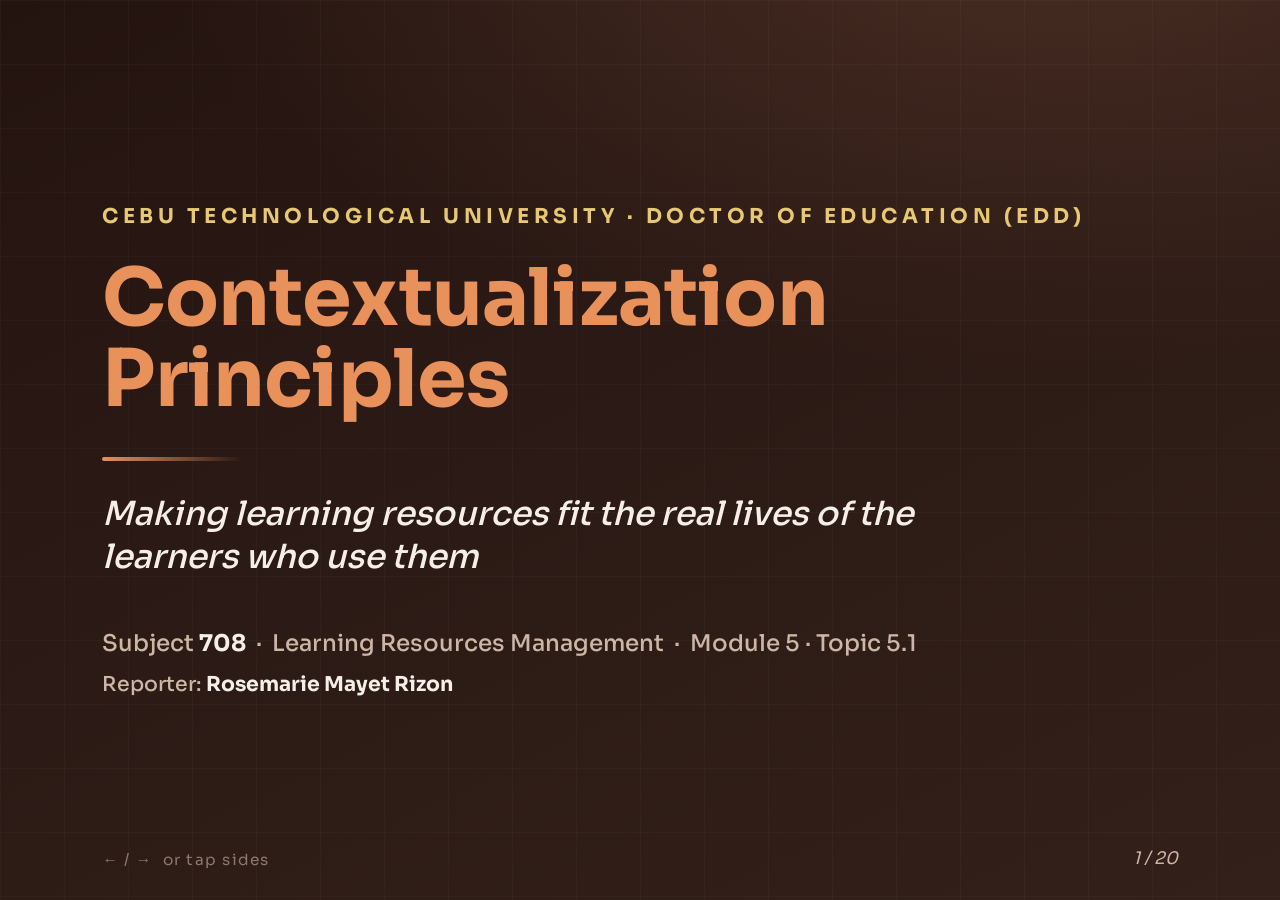
==== commit ff82e624: "Expand all 4 aunt EdD decks to 20 slides each (deeper on same subtopic, scope unchanged)" ====
--- a/aunt/edd-reports/lesson1-learning-resources/index.html
+++ b/aunt/edd-reports/lesson1-learning-resources/index.html
@@ -42,7 +42,19 @@
     </figure>
   </section>
 
-  <!-- 3 — DEFINITION -->
+  <!-- 3 — ROADMAP -->
+  <section class="slide">
+    <div class="kolophon"><span>708 &middot; 5.1</span><span class="right">Roadmap</span></div>
+    <h2 class="head">What this report will cover</h2>
+    <ul class="points">
+      <li><b>What</b> contextualization means</li>
+      <li><b>Why</b> it makes learning stick</li>
+      <li><b>The principles</b> themselves, one by one</li>
+      <li><b>How</b> to apply them, with examples and cautions</li>
+    </ul>
+  </section>
+
+  <!-- 4 — DEFINITION -->
   <section class="slide">
     <div class="kolophon"><span>708 &middot; 5.1</span><span class="right">The construct</span></div>
     <h2 class="head"><span class="small">Defining the construct</span>What contextualization means</h2>
@@ -51,26 +63,93 @@
     </div>
   </section>
 
-  <!-- 4 — WHY IT WORKS -->
+  <!-- 5 — RELATED TERMS -->
+  <section class="slide">
+    <div class="kolophon"><span>708 &middot; 5.1</span><span class="right">Clarify</span></div>
+    <h2 class="head">A close cousin: localization</h2>
+    <div class="define">
+      <div class="term"><span class="word">Contextualization</span><span class="gloss">Connecting content to the learner's <b>lived experience and setting</b>.</span></div>
+      <div class="term"><span class="word">Localization</span><span class="gloss">Adapting to a <b>specific place</b> &mdash; its language, examples, and culture (topic 5.2).</span></div>
+    </div>
+  </section>
+
+  <!-- 6 — WHY IT WORKS -->
   <section class="slide">
     <div class="kolophon"><span>708 &middot; 5.1</span><span class="right">Rationale</span></div>
     <h2 class="head">Why context makes learning stick</h2>
     <div class="lead">When new ideas are tied to something a learner <span class="hl">already knows</span>, they are easier to understand, easier to remember, and easier to use in real life.</div>
   </section>
 
-  <!-- 5 — THE CORE PRINCIPLES -->
-  <section class="slide">
+  <!-- 7 — THE LEARNING SCIENCE -->
+  <section class="slide">
+    <div class="kolophon"><span>708 &middot; 5.1</span><span class="right">Rationale</span></div>
+    <h2 class="head">Building on what is already there</h2>
+    <figure class="diagram">
+      <svg viewBox="0 0 1000 210" role="img" aria-label="Prior knowledge to new learning">
+        <rect class="dg-box-b" x="60" y="70" width="260" height="80" rx="8"/>
+        <text class="dg-b" x="190" y="105" text-anchor="middle" font-size="19" font-weight="700">What they know</text>
+        <text class="dg-sub" x="190" y="130" text-anchor="middle" font-size="14">home, work, community</text>
+        <rect class="dg-box-a" x="400" y="70" width="200" height="80" rx="8"/>
+        <text class="dg-a" x="500" y="115" text-anchor="middle" font-size="17" font-weight="700">bridge</text>
+        <rect class="dg-box-b" x="680" y="70" width="260" height="80" rx="8"/>
+        <text class="dg-b" x="810" y="105" text-anchor="middle" font-size="19" font-weight="700">New idea</text>
+        <text class="dg-sub" x="810" y="130" text-anchor="middle" font-size="14">understood &amp; retained</text>
+        <path class="dg-arrow" d="M322 110 H398"/><polygon class="dg-arrow-head" points="398,110 386,103 386,117"/>
+        <path class="dg-arrow" d="M602 110 H678"/><polygon class="dg-arrow-head" points="678,110 666,103 666,117"/>
+      </svg>
+      <figcaption>Context is the bridge from the familiar to the new.</figcaption>
+    </figure>
+  </section>
+
+  <!-- 8 — SECTION: THE PRINCIPLES -->
+  <section class="slide section">
     <div class="kolophon"><span>708 &middot; 5.1</span><span class="right">Principles</span></div>
-    <h2 class="head"><span class="small">The heart of the topic</span>The principles of contextualization</h2>
-    <ul class="points">
-      <li><b>Relevance</b><span class="plain">Use examples from the learner's own community and surroundings.</span></li>
-      <li><b>Prior knowledge</b><span class="plain">Build new lessons on what learners already understand.</span></li>
-      <li><b>Authenticity</b><span class="plain">Draw on real situations, not invented or distant ones.</span></li>
-      <li><b>Meaning over memorization</b><span class="plain">Aim for understanding learners can apply, not rote recall.</span></li>
-    </ul>
-  </section>
-
-  <!-- 6 — ABSTRACT vs CONTEXTUALIZED -->
+    <div class="num">5.1</div>
+    <div class="kicker">The heart of the topic</div>
+    <h2>The Principles of Contextualization</h2>
+  </section>
+
+  <!-- 9 — PRINCIPLE 1 -->
+  <section class="slide">
+    <div class="kolophon"><span>708 &middot; 5.1</span><span class="right">Principle 1</span></div>
+    <h2 class="head"><span class="small">Principle 1</span>Relevance</h2>
+    <div class="lead">Use examples drawn from the learner's <span class="hl">own community and surroundings</span> &mdash; things they see and do every day.</div>
+  </section>
+
+  <!-- 10 — PRINCIPLE 2 -->
+  <section class="slide">
+    <div class="kolophon"><span>708 &middot; 5.1</span><span class="right">Principle 2</span></div>
+    <h2 class="head"><span class="small">Principle 2</span>Prior knowledge</h2>
+    <div class="lead">Build each new lesson on what learners <span class="hl">already understand</span>, so the new idea has something to attach to.</div>
+  </section>
+
+  <!-- 11 — PRINCIPLE 3 -->
+  <section class="slide">
+    <div class="kolophon"><span>708 &middot; 5.1</span><span class="right">Principle 3</span></div>
+    <h2 class="head"><span class="small">Principle 3</span>Authenticity</h2>
+    <div class="lead">Draw on <span class="hl">real situations</span> the learner could actually meet &mdash; not invented or distant ones.</div>
+  </section>
+
+  <!-- 12 — PRINCIPLE 4 -->
+  <section class="slide">
+    <div class="kolophon"><span>708 &middot; 5.1</span><span class="right">Principle 4</span></div>
+    <h2 class="head"><span class="small">Principle 4</span>Meaning over memorization</h2>
+    <div class="lead">Aim for understanding learners can <span class="hl">use in real life</span>, not facts repeated by rote and soon forgotten.</div>
+  </section>
+
+  <!-- 13 — THE FOUR TOGETHER -->
+  <section class="slide">
+    <div class="kolophon"><span>708 &middot; 5.1</span><span class="right">Principles</span></div>
+    <h2 class="head">The four principles at a glance</h2>
+    <div class="recap">
+      <div class="item"><div class="k">Relevance</div><div class="v">Examples from their own world.</div></div>
+      <div class="item"><div class="k">Prior knowledge</div><div class="v">Build on what they already know.</div></div>
+      <div class="item"><div class="k">Authenticity</div><div class="v">Real situations, not invented ones.</div></div>
+      <div class="item"><div class="k">Meaning</div><div class="v">Understanding they can apply.</div></div>
+    </div>
+  </section>
+
+  <!-- 14 — ABSTRACT vs CONTEXTUALIZED -->
   <section class="slide">
     <div class="kolophon"><span>708 &middot; 5.1</span><span class="right">Compare</span></div>
     <h2 class="head">The same lesson, two ways</h2>
@@ -96,29 +175,47 @@
     </div>
   </section>
 
-  <!-- 7 — HOW TO APPLY -->
+  <!-- 15 — MORE EXAMPLES -->
+  <section class="slide">
+    <div class="kolophon"><span>708 &middot; 5.1</span><span class="right">Examples</span></div>
+    <h2 class="head">Contextualizing across subjects</h2>
+    <ul class="points">
+      <li><b>Math</b><span class="plain">Counting with sari-sari store prices instead of textbook coins.</span></li>
+      <li><b>Science</b><span class="plain">Studying weather using the local rainy and dry seasons.</span></li>
+      <li><b>Reading</b><span class="plain">Stories set in places and traditions the learners know.</span></li>
+    </ul>
+  </section>
+
+  <!-- 16 — HOW TO APPLY -->
   <section class="slide">
     <div class="kolophon"><span>708 &middot; 5.1</span><span class="right">Practice</span></div>
     <h2 class="head">Applying the principle</h2>
     <ol class="steps">
-      <li><b>Know your learners</b><span class="plain">Their place, language, work, and everyday experiences.</span></li>
-      <li><b>Find local examples</b><span class="plain">Swap distant references for familiar, real ones.</span></li>
+      <li><b>Know your learners</b><span class="plain">Their place, language, work, and experiences.</span></li>
+      <li><b>Find local examples</b><span class="plain">Swap distant references for familiar ones.</span></li>
       <li><b>Adapt, don't dilute</b><span class="plain">Keep the standard; change only the wrapping.</span></li>
     </ol>
   </section>
 
-  <!-- 8 — WHY IT MATTERS -->
+  <!-- 17 — CAUTION -->
+  <section class="slide">
+    <div class="kolophon"><span>708 &middot; 5.1</span><span class="right">Caution</span></div>
+    <h2 class="head">One important caution</h2>
+    <div class="card"><span class="tag">Adapt, never lower</span>Contextualizing changes the <b>examples</b>, not the <b>standard</b>. The learning goal stays exactly as high &mdash; we only make the path to it more familiar.</div>
+  </section>
+
+  <!-- 18 — WHY IT MATTERS -->
   <section class="slide">
     <div class="kolophon"><span>708 &middot; 5.1</span><span class="right">Significance</span></div>
     <h2 class="head">Why contextualization matters</h2>
     <ul class="points">
-      <li><b>Engagement</b><span class="plain">Learners pay attention to what feels relevant to them.</span></li>
+      <li><b>Engagement</b><span class="plain">Learners pay attention to what feels relevant.</span></li>
       <li><b>Comprehension</b><span class="plain">Familiar context lowers the barrier to new ideas.</span></li>
       <li><b>Equity</b><span class="plain">It meets learners where they are, whatever their background.</span></li>
     </ul>
   </section>
 
-  <!-- 9 — RECAP -->
+  <!-- 19 — RECAP -->
   <section class="slide">
     <div class="kolophon"><span>708 &middot; 5.1</span><span class="right">Key takeaways</span></div>
     <h2 class="head">Key takeaways</h2>
@@ -130,7 +227,7 @@
     </div>
   </section>
 
-  <!-- 10 — CLOSE -->
+  <!-- 20 — CLOSE -->
   <section class="slide title">
     <div class="program">708 &middot; Module 5 &middot; Topic 5.1</div>
     <h1>Thank you</h1>
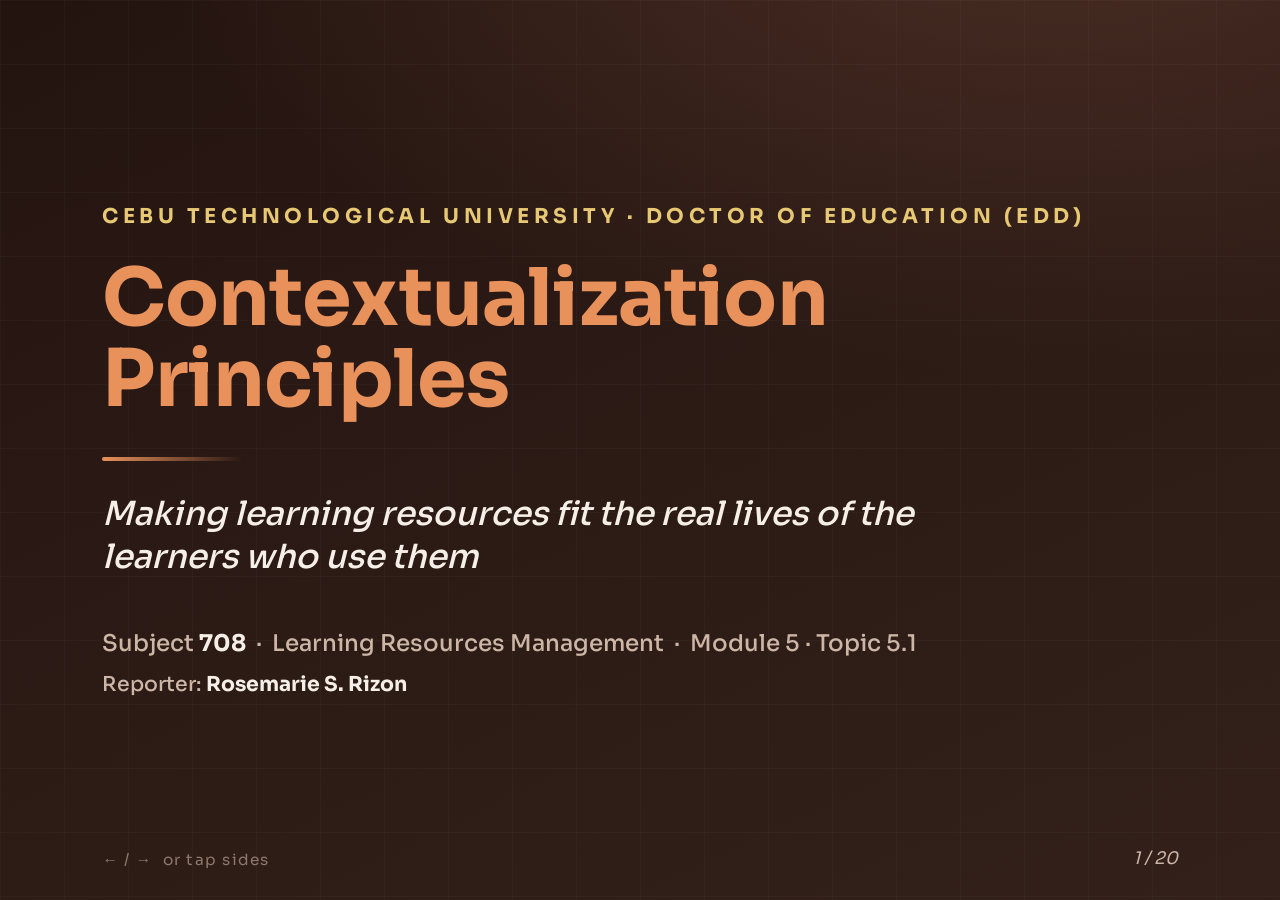
==== commit 337cfa6c: "Reporter name: Rosemarie S. Rizon (drop Mayet) in all deck HTMLs" ====
--- a/aunt/edd-reports/lesson1-learning-resources/index.html
+++ b/aunt/edd-reports/lesson1-learning-resources/index.html
@@ -16,7 +16,7 @@
     <div class="rule"></div>
     <div class="sub">Making learning resources fit the real lives of the learners who use them</div>
     <div class="by">Subject <b>708</b> &nbsp;&middot;&nbsp; Learning Resources Management &nbsp;&middot;&nbsp; Module 5 &middot; Topic 5.1</div>
-    <div class="by" style="margin-top:1.5vh;font-size:1.6vw">Reporter: <b>Rosemarie Mayet Rizon</b></div>
+    <div class="by" style="margin-top:1.5vh;font-size:1.6vw">Reporter: <b>Rosemarie S. Rizon</b></div>
   </section>
 
   <!-- 2 — WHERE 5.1 SITS -->
@@ -233,7 +233,7 @@
     <h1>Thank you</h1>
     <div class="rule"></div>
     <div class="sub">Learning that starts where the learner stands.</div>
-    <div class="by">Reporter: <b>Rosemarie Mayet Rizon</b></div>
+    <div class="by">Reporter: <b>Rosemarie S. Rizon</b></div>
   </section>
 
   <div class="bar"></div>
